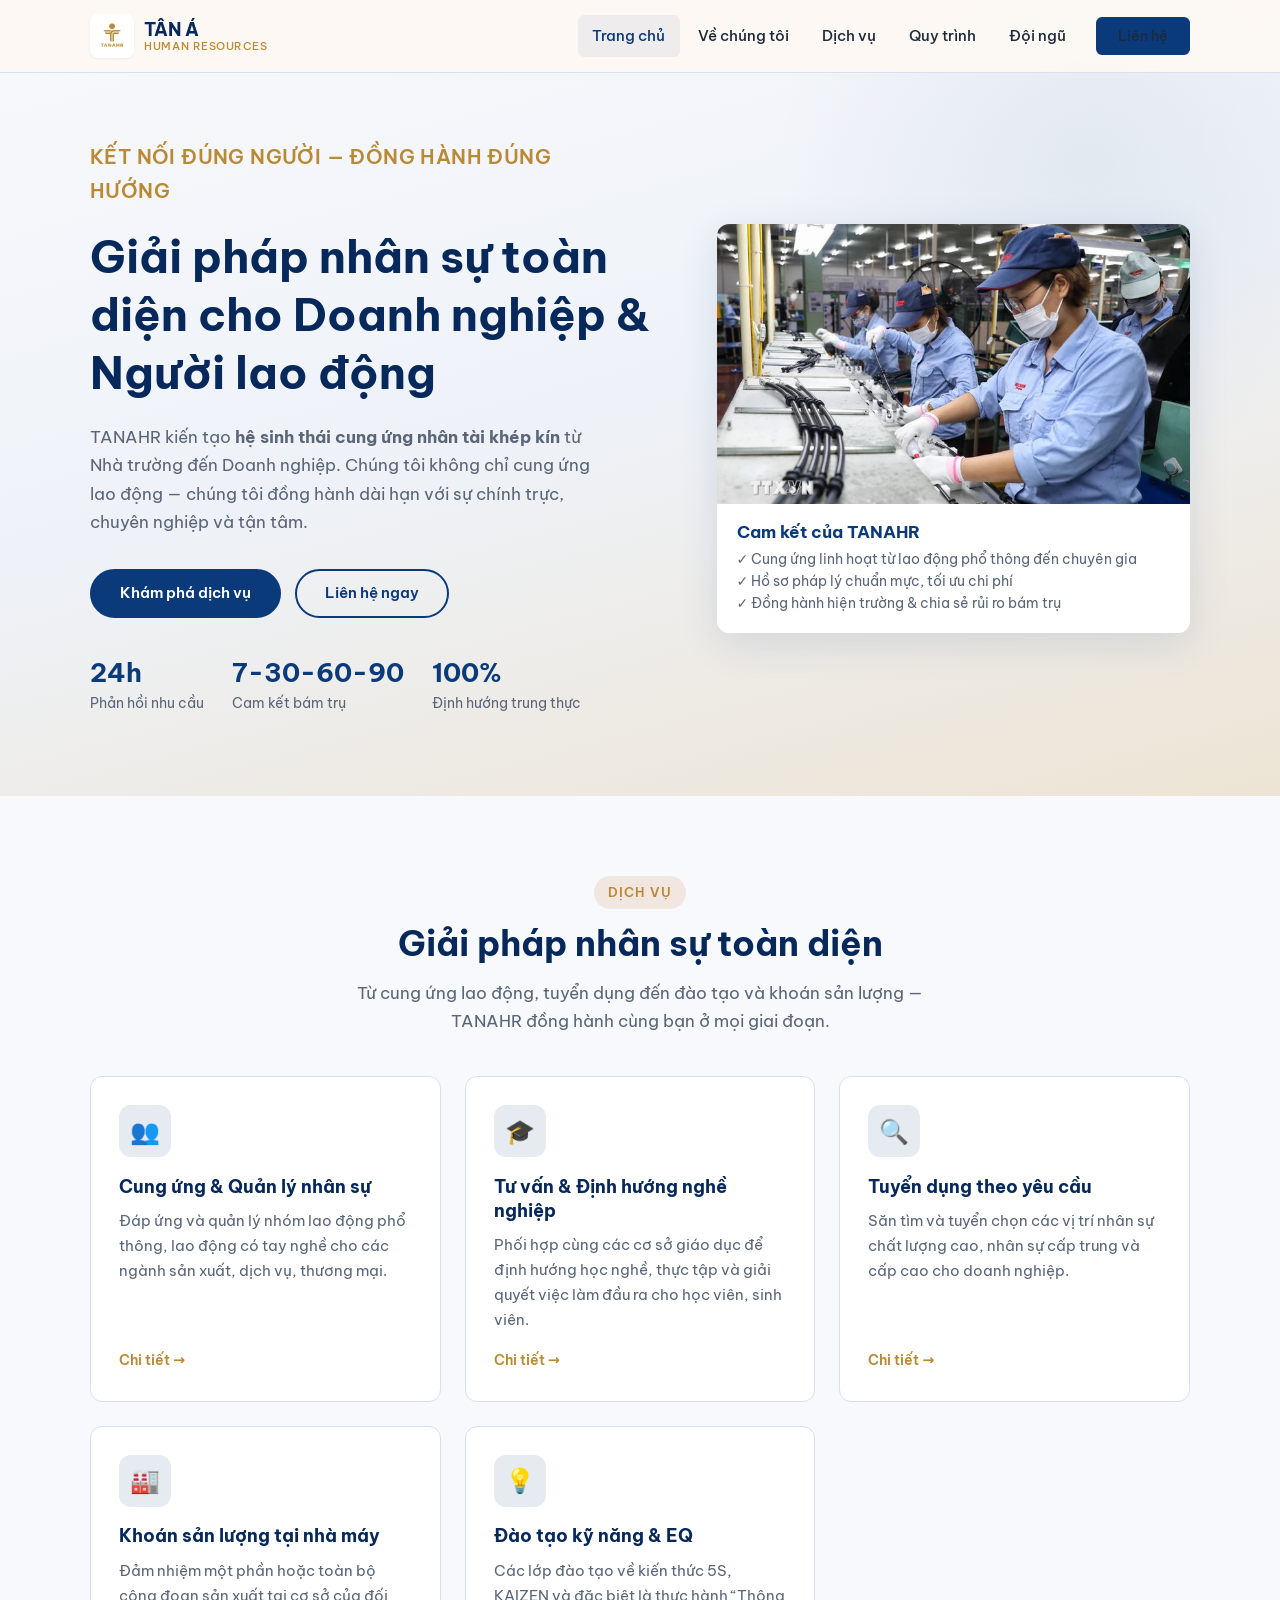
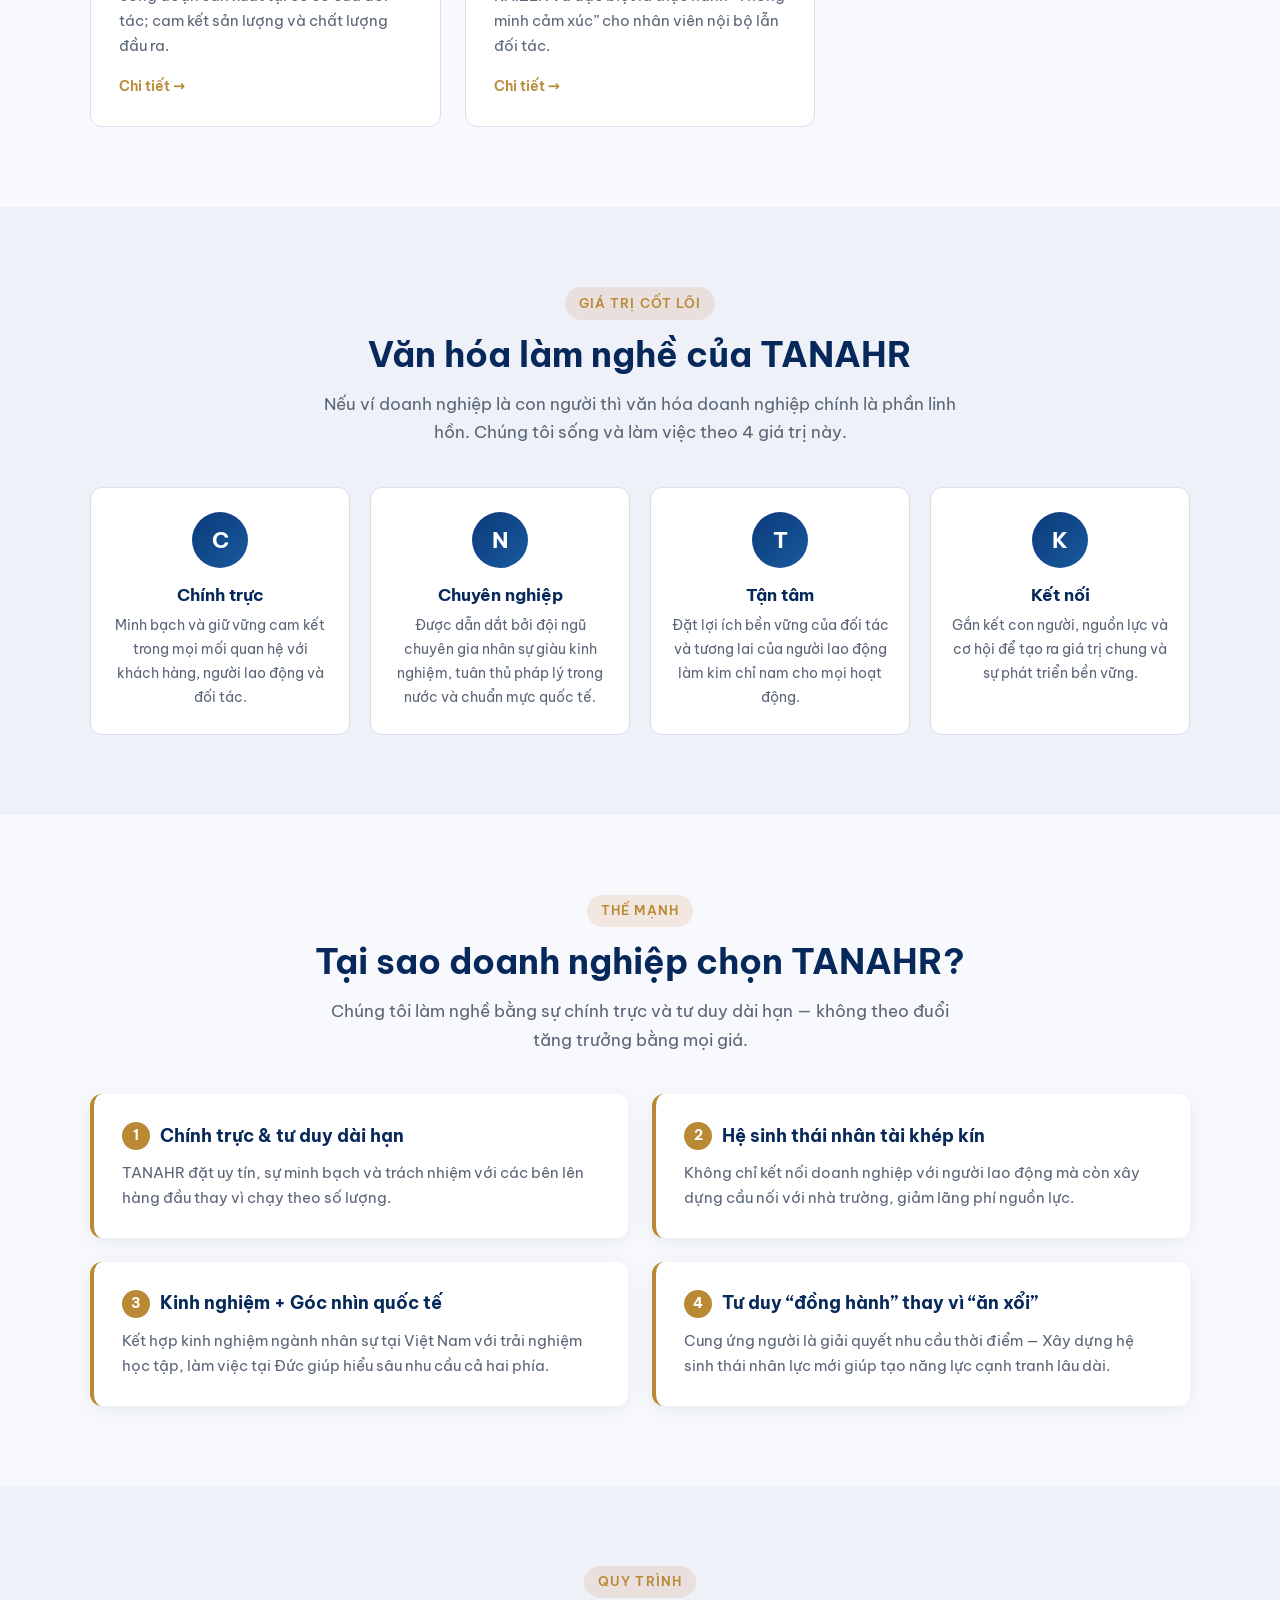
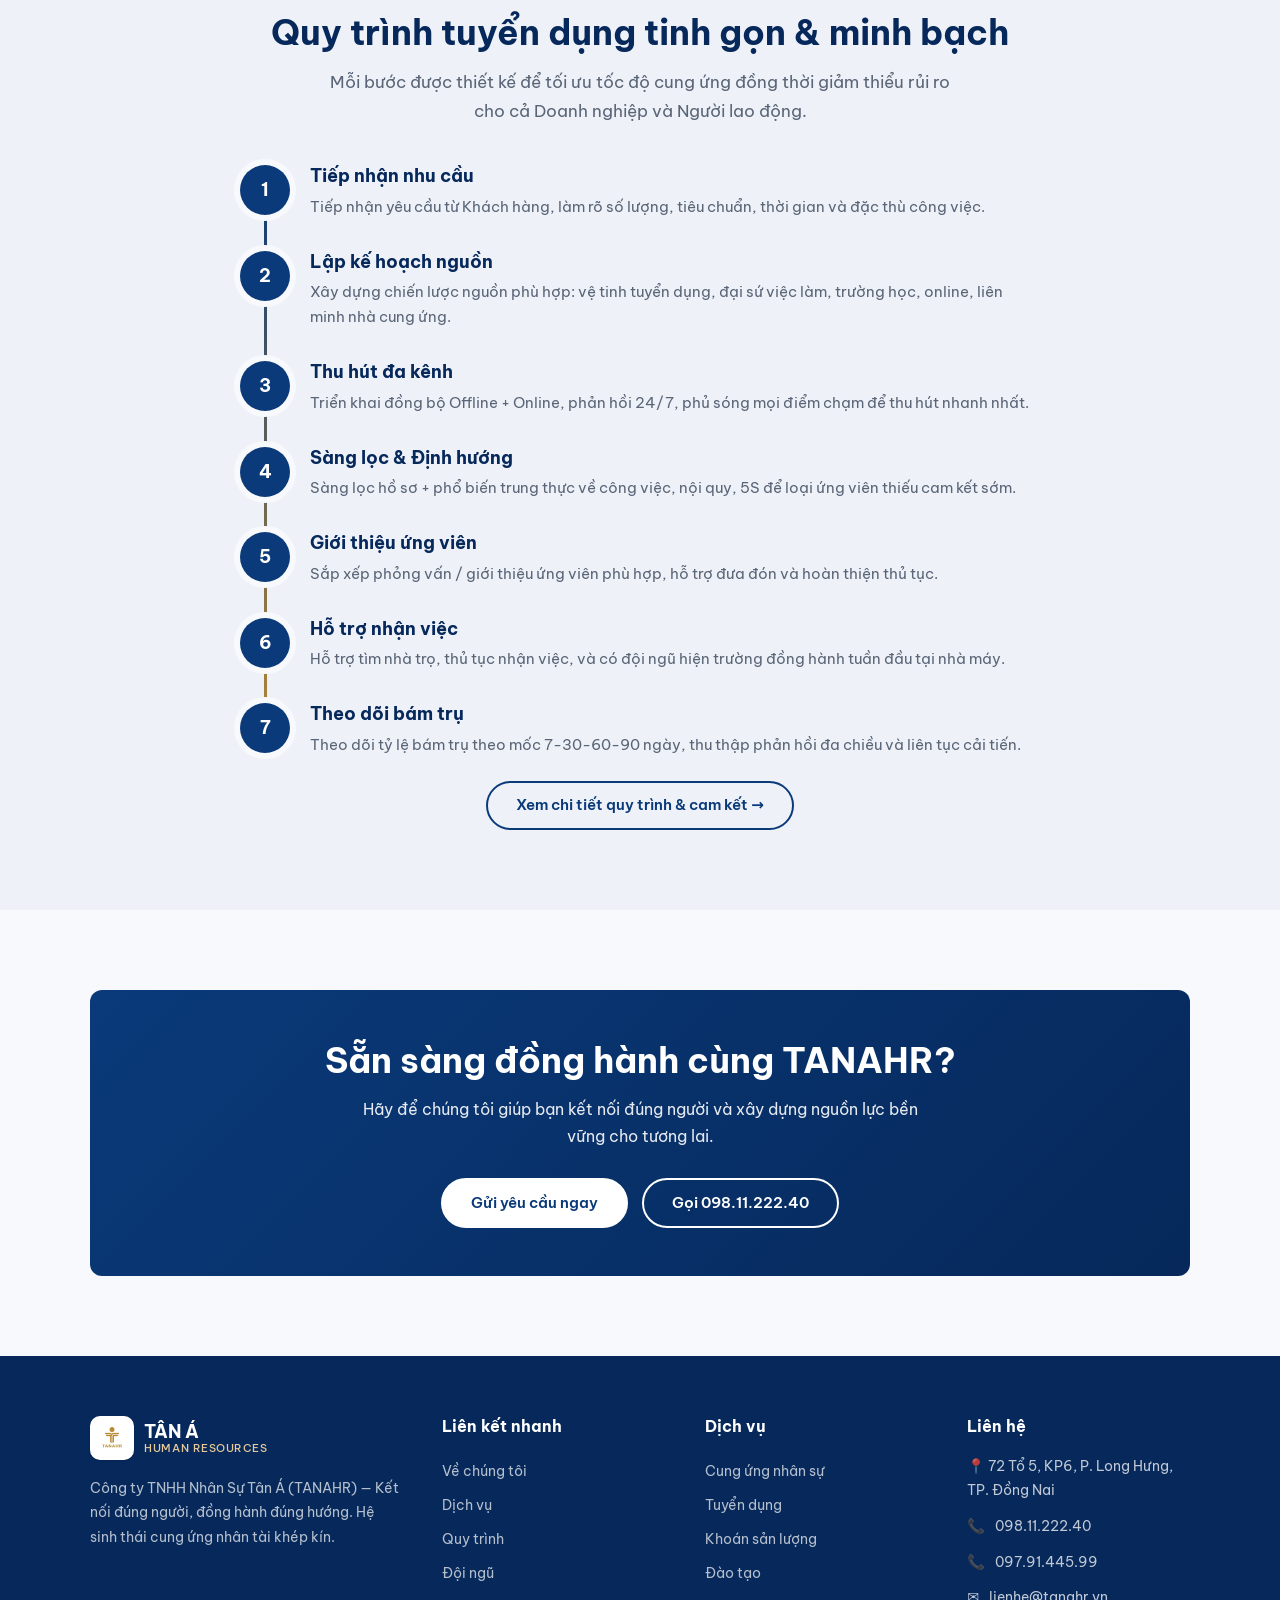
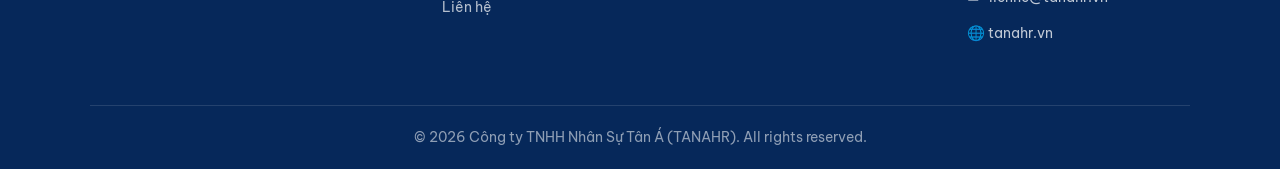
==== index.html @ 2e9246e0 "Add files via upload" ====
<!DOCTYPE html>
<html lang="vi">
<head>
  <meta charset="UTF-8">
  <meta name="viewport" content="width=device-width, initial-scale=1.0">
  <title>TANAHR - Công ty TNHH Nhân Sự Tân Á | Kết nối đúng người - Đồng hành đúng hướng</title>
  <meta name="description" content="TANAHR - Công ty TNHH Nhân Sự Tân Á chuyên cung ứng & quản lý nhân sự, tuyển dụng, đào tạo và giải pháp nhân sự toàn diện. Hệ sinh thái nhân tài khép kín từ Nhà trường đến Doanh nghiệp tại Đồng Nai & Việt Nam.">
  <meta name="keywords" content="cung ứng nhân sự, tuyển dụng lao động, quản lý nhân sự, TANAHR, Tân Á Nhân Sự, cung ứng lao động Đồng Nai, giải pháp nhân sự, đào tạo kỹ năng, khoán sản lượng nhà máy">
  <meta name="robots" content="index, follow">
  <meta name="author" content="Công ty TNHH Nhân Sự Tân Á">
  <link rel="canonical" href="https://tanahr.vn/">

  <!-- Open Graph -->
  <meta property="og:type" content="website">
  <meta property="og:url" content="https://tanahr.vn/">
  <meta property="og:title" content="TANAHR - Công ty TNHH Nhân Sự Tân Á">
  <meta property="og:description" content="Kết nối đúng người - Đồng hành đúng hướng. Giải pháp nhân sự toàn diện, hệ sinh thái cung ứng nhân tài khép kín.">
  <meta property="og:locale" content="vi_VN">
  <meta property="og:site_name" content="TANAHR">

  <!-- Twitter -->
  <meta name="twitter:card" content="summary_large_image">
  <meta name="twitter:title" content="TANAHR - Công ty TNHH Nhân Sự Tân Á">
  <meta name="twitter:description" content="Kết nối đúng người - Đồng hành đúng hướng. Giải pháp nhân sự toàn diện.">

  <!-- Fonts -->
  <link rel="preconnect" href="https://fonts.googleapis.com">
  <link rel="preconnect" href="https://fonts.gstatic.com" crossorigin>
  <link href="https://fonts.googleapis.com/css2?family=Be+Vietnam+Pro:wght@400;500;600;700&display=swap" rel="stylesheet">

  <link rel="stylesheet" href="css/style.css">
  <link rel="icon" type="image/png" href="assets/images/favicon.png">
  <link rel="apple-touch-icon" href="assets/images/logo-header.png">

  <!-- JSON-LD Structured Data -->
  <script type="application/ld+json">
  {
    "@context": "https://schema.org",
    "@type": "Organization",
    "name": "Công ty TNHH Nhân Sự Tân Á",
    "alternateName": "TANAHR",
    "url": "https://tanahr.vn",
    "logo": "https://tanahr.vn/assets/logo.jpg",
    "description": "Công ty cung cấp giải pháp nhân sự toàn diện, cung ứng & quản lý lao động, tuyển dụng, đào tạo và hệ sinh thái nhân tài khép kín.",
    "address": {
      "@type": "PostalAddress",
      "streetAddress": "72 Tổ 5, Khu phố 6, Phường Long Hưng",
      "addressLocality": "Thành phố Đồng Nai",
      "addressCountry": "VN"
    },
    "telephone": ["+84981122240", "+84979144599"],
    "email": "lienhe@tanahr.vn",
    "sameAs": []
  }
  </script>
</head>
<body>
  <!-- Header -->
  <header class="header">
    <div class="container header-inner">
      <a href="index.html" class="logo" aria-label="TANAHR - Trang chủ">
        <img src="assets/logo.jpg" alt="TANAHR - Công ty TNHH Nhân Sự Tân Á" width="48" height="48">
        <div class="logo-text">
          <span>TÂN Á</span>
          <span>HUMAN RESOURCES</span>
        </div>
      </a>

      <nav class="nav" aria-label="Menu chính">
        <a href="index.html" class="active">Trang chủ</a>
        <a href="about.html">Về chúng tôi</a>
        <a href="services.html">Dịch vụ</a>
        <a href="process.html">Quy trình</a>
        <a href="team.html">Đội ngũ</a>
        <a href="contact.html" class="btn btn-primary nav-cta" style="padding: 0.55rem 1.25rem; font-size: 0.88rem;">Liên hệ</a>
      </nav>

      <button class="hamburger" aria-label="Mở menu" aria-expanded="false">
        <span></span><span></span><span></span>
      </button>
    </div>
  </header>

  <div class="mobile-menu">
    <a href="index.html">Trang chủ</a>
    <a href="about.html">Về chúng tôi</a>
    <a href="services.html">Dịch vụ</a>
    <a href="process.html">Quy trình</a>
    <a href="team.html">Đội ngũ</a>
    <a href="contact.html">Liên hệ</a>
  </div>

  <main>
    <!-- Hero -->
    <section class="hero">
      <div class="container hero-grid">
        <div class="hero-content">
          <p class="slogan">KẾT NỐI ĐÚNG NGƯỜI — ĐỒNG HÀNH ĐÚNG HƯỚNG</p>
          <h1>Giải pháp nhân sự toàn diện cho Doanh nghiệp & Người lao động</h1>
          <p>TANAHR kiến tạo <strong>hệ sinh thái cung ứng nhân tài khép kín</strong> từ Nhà trường đến Doanh nghiệp. Chúng tôi không chỉ cung ứng lao động — chúng tôi đồng hành dài hạn với sự chính trực, chuyên nghiệp và tận tâm.</p>
          <div class="hero-btns">
            <a href="services.html" class="btn btn-primary">Khám phá dịch vụ</a>
            <a href="contact.html" class="btn btn-outline">Liên hệ ngay</a>
          </div>
          <div class="hero-stats">
            <div class="stat-item">
              <strong>24h</strong>
              <span>Phản hồi nhu cầu</span>
            </div>
            <div class="stat-item">
              <strong>7-30-60-90</strong>
              <span>Cam kết bám trụ</span>
            </div>
            <div class="stat-item">
              <strong>100%</strong>
              <span>Định hướng trung thực</span>
            </div>
          </div>
        </div>
        <div class="hero-visual">
          <div class="img-card">
            <img src="assets/images/hero-workers.jpg" alt="Đội ngũ công nhân nhà máy - TANAHR cung ứng nhân sự" loading="eager">
            <div class="img-caption">
              <h3>Cam kết của TANAHR</h3>
              <p>✓ Cung ứng linh hoạt từ lao động phổ thông đến chuyên gia<br>
              ✓ Hồ sơ pháp lý chuẩn mực, tối ưu chi phí<br>
              ✓ Đồng hành hiện trường & chia sẻ rủi ro bám trụ</p>
            </div>
          </div>
        </div>
      </div>
    </section>

    <!-- Services Preview -->
    <section class="section" id="dich-vu">
      <div class="container">
        <div class="text-center reveal">
          <span class="section-label">Dịch vụ</span>
          <h2 class="section-title">Giải pháp nhân sự toàn diện</h2>
          <p class="section-subtitle">Từ cung ứng lao động, tuyển dụng đến đào tạo và khoán sản lượng — TANAHR đồng hành cùng bạn ở mọi giai đoạn.</p>
        </div>
        <div class="services-grid">
          <article class="service-card reveal">
            <div class="service-icon">👥</div>
            <h3>Cung ứng & Quản lý nhân sự</h3>
            <p>Đáp ứng và quản lý nhóm lao động phổ thông, lao động có tay nghề cho các ngành sản xuất, dịch vụ, thương mại.</p>
            <a href="services.html#cung-ung" class="link">Chi tiết →</a>
          </article>
          <article class="service-card reveal">
            <div class="service-icon">🎓</div>
            <h3>Tư vấn & Định hướng nghề nghiệp</h3>
            <p>Phối hợp cùng các cơ sở giáo dục để định hướng học nghề, thực tập và giải quyết việc làm đầu ra cho học viên, sinh viên.</p>
            <a href="services.html#tu-van" class="link">Chi tiết →</a>
          </article>
          <article class="service-card reveal">
            <div class="service-icon">🔍</div>
            <h3>Tuyển dụng theo yêu cầu</h3>
            <p>Săn tìm và tuyển chọn các vị trí nhân sự chất lượng cao, nhân sự cấp trung và cấp cao cho doanh nghiệp.</p>
            <a href="services.html#tuyen-dung" class="link">Chi tiết →</a>
          </article>
          <article class="service-card reveal">
            <div class="service-icon">🏭</div>
            <h3>Khoán sản lượng tại nhà máy</h3>
            <p>Đảm nhiệm một phần hoặc toàn bộ công đoạn sản xuất tại cơ sở của đối tác; cam kết sản lượng và chất lượng đầu ra.</p>
            <a href="services.html#khoan-san" class="link">Chi tiết →</a>
          </article>
          <article class="service-card reveal">
            <div class="service-icon">💡</div>
            <h3>Đào tạo kỹ năng & EQ</h3>
            <p>Các lớp đào tạo về kiến thức 5S, KAIZEN và đặc biệt là thực hành “Thông minh cảm xúc” cho nhân viên nội bộ lẫn đối tác.</p>
            <a href="services.html#dao-tao" class="link">Chi tiết →</a>
          </article>
        </div>
      </div>
    </section>

    <!-- Values -->
    <section class="section section-alt">
      <div class="container">
        <div class="text-center reveal">
          <span class="section-label">Giá trị cốt lõi</span>
          <h2 class="section-title">Văn hóa làm nghề của TANAHR</h2>
          <p class="section-subtitle">Nếu ví doanh nghiệp là con người thì văn hóa doanh nghiệp chính là phần linh hồn. Chúng tôi sống và làm việc theo 4 giá trị này.</p>
        </div>
        <div class="values-grid">
          <div class="value-card reveal">
            <div class="value-icon">C</div>
            <h3>Chính trực</h3>
            <p>Minh bạch và giữ vững cam kết trong mọi mối quan hệ với khách hàng, người lao động và đối tác.</p>
          </div>
          <div class="value-card reveal">
            <div class="value-icon">N</div>
            <h3>Chuyên nghiệp</h3>
            <p>Được dẫn dắt bởi đội ngũ chuyên gia nhân sự giàu kinh nghiệm, tuân thủ pháp lý trong nước và chuẩn mực quốc tế.</p>
          </div>
          <div class="value-card reveal">
            <div class="value-icon">T</div>
            <h3>Tận tâm</h3>
            <p>Đặt lợi ích bền vững của đối tác và tương lai của người lao động làm kim chỉ nam cho mọi hoạt động.</p>
          </div>
          <div class="value-card reveal">
            <div class="value-icon">K</div>
            <h3>Kết nối</h3>
            <p>Gắn kết con người, nguồn lực và cơ hội để tạo ra giá trị chung và sự phát triển bền vững.</p>
          </div>
        </div>
      </div>
    </section>

    <!-- Why TANAHR / Strengths -->
    <section class="section">
      <div class="container">
        <div class="text-center reveal">
          <span class="section-label">Thế mạnh</span>
          <h2 class="section-title">Tại sao doanh nghiệp chọn TANAHR?</h2>
          <p class="section-subtitle">Chúng tôi làm nghề bằng sự chính trực và tư duy dài hạn — không theo đuổi tăng trưởng bằng mọi giá.</p>
        </div>
        <div class="strengths-grid">
          <div class="strength-card reveal">
            <h3><span>1</span> Chính trực & tư duy dài hạn</h3>
            <p>TANAHR đặt uy tín, sự minh bạch và trách nhiệm với các bên lên hàng đầu thay vì chạy theo số lượng.</p>
          </div>
          <div class="strength-card reveal">
            <h3><span>2</span> Hệ sinh thái nhân tài khép kín</h3>
            <p>Không chỉ kết nối doanh nghiệp với người lao động mà còn xây dựng cầu nối với nhà trường, giảm lãng phí nguồn lực.</p>
          </div>
          <div class="strength-card reveal">
            <h3><span>3</span> Kinh nghiệm + Góc nhìn quốc tế</h3>
            <p>Kết hợp kinh nghiệm ngành nhân sự tại Việt Nam với trải nghiệm học tập, làm việc tại Đức giúp hiểu sâu nhu cầu cả hai phía.</p>
          </div>
          <div class="strength-card reveal">
            <h3><span>4</span> Tư duy “đồng hành” thay vì “ăn xổi”</h3>
            <p>Cung ứng người là giải quyết nhu cầu thời điểm — Xây dựng hệ sinh thái nhân lực mới giúp tạo năng lực cạnh tranh lâu dài.</p>
          </div>
        </div>
      </div>
    </section>

    <!-- Process Teaser -->
    <section class="section section-alt">
      <div class="container">
        <div class="text-center reveal">
          <span class="section-label">Quy trình</span>
          <h2 class="section-title">Quy trình tuyển dụng tinh gọn & minh bạch</h2>
          <p class="section-subtitle">Mỗi bước được thiết kế để tối ưu tốc độ cung ứng đồng thời giảm thiểu rủi ro cho cả Doanh nghiệp và Người lao động.</p>
        </div>
        <div class="process-timeline reveal">
          <div class="process-step">
            <div class="process-num">1</div>
            <h3>Tiếp nhận nhu cầu</h3>
            <p>Tiếp nhận yêu cầu từ Khách hàng, làm rõ số lượng, tiêu chuẩn, thời gian và đặc thù công việc.</p>
          </div>
          <div class="process-step">
            <div class="process-num">2</div>
            <h3>Lập kế hoạch nguồn</h3>
            <p>Xây dựng chiến lược nguồn phù hợp: vệ tinh tuyển dụng, đại sứ việc làm, trường học, online, liên minh nhà cung ứng.</p>
          </div>
          <div class="process-step">
            <div class="process-num">3</div>
            <h3>Thu hút đa kênh</h3>
            <p>Triển khai đồng bộ Offline + Online, phản hồi 24/7, phủ sóng mọi điểm chạm để thu hút nhanh nhất.</p>
          </div>
          <div class="process-step">
            <div class="process-num">4</div>
            <h3>Sàng lọc & Định hướng</h3>
            <p>Sàng lọc hồ sơ + phổ biến trung thực về công việc, nội quy, 5S để loại ứng viên thiếu cam kết sớm.</p>
          </div>
          <div class="process-step">
            <div class="process-num">5</div>
            <h3>Giới thiệu ứng viên</h3>
            <p>Sắp xếp phỏng vấn / giới thiệu ứng viên phù hợp, hỗ trợ đưa đón và hoàn thiện thủ tục.</p>
          </div>
          <div class="process-step">
            <div class="process-num">6</div>
            <h3>Hỗ trợ nhận việc</h3>
            <p>Hỗ trợ tìm nhà trọ, thủ tục nhận việc, và có đội ngũ hiện trường đồng hành tuần đầu tại nhà máy.</p>
          </div>
          <div class="process-step">
            <div class="process-num">7</div>
            <h3>Theo dõi bám trụ</h3>
            <p>Theo dõi tỷ lệ bám trụ theo mốc 7-30-60-90 ngày, thu thập phản hồi đa chiều và liên tục cải tiến.</p>
          </div>
        </div>
        <div class="text-center mt-3">
          <a href="process.html" class="btn btn-outline">Xem chi tiết quy trình & cam kết →</a>
        </div>
      </div>
    </section>

    <!-- CTA Banner -->
    <section class="section">
      <div class="container">
        <div class="cta-banner reveal">
          <h2>Sẵn sàng đồng hành cùng TANAHR?</h2>
          <p>Hãy để chúng tôi giúp bạn kết nối đúng người và xây dựng nguồn lực bền vững cho tương lai.</p>
          <div class="cta-btns">
            <a href="contact.html" class="btn btn-white">Gửi yêu cầu ngay</a>
            <a href="tel:0981122240" class="btn btn-outline" style="border-color:white;color:white;">Gọi 098.11.222.40</a>
          </div>
        </div>
      </div>
    </section>
  </main>

  <!-- Footer -->
  <footer class="footer">
    <div class="container">
      <div class="footer-grid">
        <div class="footer-brand">
          <a href="index.html" class="logo">
            <img src="assets/logo.jpg" alt="TANAHR" width="44" height="44">
            <div class="logo-text">
              <span>TÂN Á</span>
              <span>HUMAN RESOURCES</span>
            </div>
          </a>
          <p>Công ty TNHH Nhân Sự Tân Á (TANAHR) — Kết nối đúng người, đồng hành đúng hướng. Hệ sinh thái cung ứng nhân tài khép kín.</p>
        </div>
        <div>
          <h4>Liên kết nhanh</h4>
          <div class="footer-links">
            <a href="about.html">Về chúng tôi</a>
            <a href="services.html">Dịch vụ</a>
            <a href="process.html">Quy trình</a>
            <a href="team.html">Đội ngũ</a>
            <a href="contact.html">Liên hệ</a>
          </div>
        </div>
        <div>
          <h4>Dịch vụ</h4>
          <div class="footer-links">
            <a href="services.html#cung-ung">Cung ứng nhân sự</a>
            <a href="services.html#tuyen-dung">Tuyển dụng</a>
            <a href="services.html#khoan-san">Khoán sản lượng</a>
            <a href="services.html#dao-tao">Đào tạo</a>
          </div>
        </div>
        <div>
          <h4>Liên hệ</h4>
          <ul class="footer-contact">
            <li>📍 72 Tổ 5, KP6, P. Long Hưng, TP. Đồng Nai</li>
            <li>📞 <a href="tel:0981122240" style="color:inherit;">098.11.222.40</a></li>
            <li>📞 <a href="tel:0979144599" style="color:inherit;">097.91.445.99</a></li>
            <li>✉️ <a href="mailto:lienhe@tanahr.vn" style="color:inherit;">lienhe@tanahr.vn</a></li>
            <li>🌐 tanahr.vn</li>
          </ul>
        </div>
      </div>
      <div class="footer-bottom">
        © 2026 Công ty TNHH Nhân Sự Tân Á (TANAHR). All rights reserved.
      </div>
    </div>
  </footer>

  <script src="js/main.js"></script>
</body>
</html>
---- css/style.css ----
/* ========================================
   TANAHR - Công ty TNHH Nhân Sự Tân Á
   Website Stylesheet - Responsive & SEO
   ======================================== */

:root {
  --primary: #0A3A7A;
  --primary-dark: #06285A;
  --primary-light: #1A5A9E;
  --accent: #B98934;
  --accent-hover: #9A7229;
  --bg: #F8F9FC;
  --bg-alt: #EEF2F8;
  --white: #FFFFFF;
  --text: #1E2A3A;
  --text-light: #5A6577;
  --border: #D8E0EC;
  --shadow: 0 4px 20px rgba(10, 58, 122, 0.08);
  --shadow-lg: 0 10px 40px rgba(10, 58, 122, 0.12);
  --radius: 12px;
  --radius-sm: 8px;
  --transition: all 0.3s ease;
  --font: 'Be Vietnam Pro', 'Inter', system-ui, -apple-system, sans-serif;
  --container: 1140px;
}

*, *::before, *::after {
  box-sizing: border-box;
  margin: 0;
  padding: 0;
}

html {
  scroll-behavior: smooth;
  font-size: 16px;
}

body {
  font-family: var(--font);
  background: var(--bg);
  color: var(--text);
  line-height: 1.7;
  overflow-x: hidden;
}

img {
  max-width: 100%;
  height: auto;
  display: block;
}

a {
  color: var(--primary);
  text-decoration: none;
  transition: var(--transition);
}

a:hover {
  color: var(--accent);
}

ul, ol {
  list-style: none;
}

.container {
  width: 100%;
  max-width: var(--container);
  margin: 0 auto;
  padding: 0 20px;
}

/* ========== TYPOGRAPHY ========== */
h1, h2, h3, h4, h5, h6 {
  font-weight: 700;
  line-height: 1.3;
  color: var(--primary-dark);
}

h1 { font-size: clamp(1.8rem, 4vw, 2.8rem); }
h2 { font-size: clamp(1.5rem, 3vw, 2.2rem); margin-bottom: 1rem; }
h3 { font-size: clamp(1.2rem, 2.5vw, 1.5rem); }
h4 { font-size: 1.15rem; }

p {
  margin-bottom: 1rem;
  color: var(--text-light);
}

.section-title {
  text-align: center;
  margin-bottom: 0.75rem;
}

.section-subtitle {
  text-align: center;
  max-width: 640px;
  margin: 0 auto 2.5rem;
  color: var(--text-light);
  font-size: 1.05rem;
}

.section-label {
  display: inline-block;
  background: rgba(196, 92, 38, 0.12);
  color: var(--accent);
  font-size: 0.8rem;
  font-weight: 600;
  letter-spacing: 0.08em;
  text-transform: uppercase;
  padding: 0.35rem 0.9rem;
  border-radius: 50px;
  margin-bottom: 0.75rem;
}

/* ========== BUTTONS ========== */
.btn {
  display: inline-flex;
  align-items: center;
  justify-content: center;
  gap: 0.5rem;
  padding: 0.85rem 1.75rem;
  font-family: var(--font);
  font-size: 0.95rem;
  font-weight: 600;
  border-radius: 50px;
  border: 2px solid transparent;
  cursor: pointer;
  transition: var(--transition);
  text-decoration: none;
  line-height: 1.2;
}

.btn-primary {
  background: var(--primary);
  color: var(--white);
  border-color: var(--primary);
}

.btn-primary:hover {
  background: var(--primary-dark);
  border-color: var(--primary-dark);
  color: var(--white);
  transform: translateY(-2px);
  box-shadow: var(--shadow);
}

.btn-accent {
  background: var(--accent);
  color: var(--white);
  border-color: var(--accent);
}

.btn-accent:hover {
  background: var(--accent-hover);
  border-color: var(--accent-hover);
  color: var(--white);
  transform: translateY(-2px);
}

.btn-outline {
  background: transparent;
  color: var(--primary);
  border-color: var(--primary);
}

.btn-outline:hover {
  background: var(--primary);
  color: var(--white);
}

.btn-white {
  background: var(--white);
  color: var(--primary);
  border-color: var(--white);
}

.btn-white:hover {
  background: transparent;
  color: var(--white);
  border-color: var(--white);
}

/* ========== HEADER ========== */
.header {
  position: fixed;
  top: 0;
  left: 0;
  right: 0;
  z-index: 1000;
  background: rgba(253, 248, 243, 0.95);
  backdrop-filter: blur(12px);
  border-bottom: 1px solid var(--border);
  transition: var(--transition);
}

.header.scrolled {
  box-shadow: var(--shadow);
}

.header-inner {
  display: flex;
  align-items: center;
  justify-content: space-between;
  height: 72px;
}

.logo {
  display: flex;
  align-items: center;
  gap: 0.65rem;
  font-weight: 700;
  font-size: 1.25rem;
  color: var(--primary-dark);
  text-decoration: none;
}

.logo img {
  height: 48px;
  width: 48px;
  object-fit: contain;
  border-radius: 10px;
  background: #fff;
  flex-shrink: 0;
  box-shadow: 0 1px 3px rgba(0,0,0,0.06);
}

.logo-text {
  display: flex;
  flex-direction: column;
  line-height: 1.15;
}

.logo-text span:first-child {
  font-size: 1.15rem;
  color: var(--primary-dark);
  font-weight: 700;
}

.logo-text span:last-child {
  font-size: 0.68rem;
  font-weight: 500;
  color: var(--accent);
  letter-spacing: 0.05em;
  text-transform: uppercase;
}

.footer .logo img {
  background: #fff;
  padding: 3px;
  border-radius: 10px;
}

.footer-brand .logo-text span:first-child {
  color: #fff;
}

.footer-brand .logo-text span:last-child {
  color: #E8C99A;
}

.nav {
  display: flex;
  align-items: center;
  gap: 0.25rem;
}

.nav a {
  padding: 0.5rem 0.9rem;
  font-size: 0.92rem;
  font-weight: 500;
  color: var(--text);
  border-radius: 6px;
}

.nav a:hover,
.nav a.active {
  color: var(--primary);
  background: rgba(10, 58, 122, 0.06);
}

.nav-cta {
  margin-left: 0.75rem;
}

.hamburger {
  display: none;
  flex-direction: column;
  gap: 5px;
  background: none;
  border: none;
  cursor: pointer;
  padding: 8px;
}

.hamburger span {
  display: block;
  width: 24px;
  height: 2.5px;
  background: var(--primary-dark);
  border-radius: 2px;
  transition: var(--transition);
}

/* Mobile Menu */
.mobile-menu {
  display: none;
  position: fixed;
  top: 72px;
  left: 0;
  right: 0;
  background: var(--white);
  border-bottom: 1px solid var(--border);
  padding: 1rem 0;
  box-shadow: var(--shadow-lg);
  z-index: 999;
}

.mobile-menu.open {
  display: block;
}

.mobile-menu a {
  display: block;
  padding: 0.85rem 1.5rem;
  font-weight: 500;
  color: var(--text);
  border-bottom: 1px solid var(--border);
}

.mobile-menu a:last-child {
  border-bottom: none;
}

.mobile-menu a:hover {
  background: var(--bg-alt);
  color: var(--primary);
}

/* ========== HERO ========== */
.hero {
  padding: 140px 0 80px;
  background: linear-gradient(165deg, var(--bg) 0%, var(--bg-alt) 50%, #EDE4D4 100%);
  position: relative;
  overflow: hidden;
}

.hero::before {
  content: '';
  position: absolute;
  top: -20%;
  right: -10%;
  width: 50%;
  height: 80%;
  background: radial-gradient(circle, rgba(10, 58, 122, 0.06) 0%, transparent 70%);
  pointer-events: none;
}

.hero-grid {
  display: grid;
  grid-template-columns: 1.1fr 0.9fr;
  gap: 3rem;
  align-items: center;
}

.hero-content h1 {
  margin-bottom: 1.25rem;
  color: var(--primary-dark);
}

.hero-content .slogan {
  font-size: clamp(1.05rem, 2.2vw, 1.25rem);
  font-weight: 600;
  color: var(--accent);
  margin-bottom: 1.25rem;
  letter-spacing: 0.02em;
}

.hero-content p {
  font-size: 1.05rem;
  margin-bottom: 2rem;
  max-width: 520px;
}

.hero-btns {
  display: flex;
  flex-wrap: wrap;
  gap: 0.85rem;
  margin-bottom: 2.5rem;
}

.hero-stats {
  display: flex;
  flex-wrap: wrap;
  gap: 1.75rem;
}

.stat-item {
  text-align: left;
}

.stat-item strong {
  display: block;
  font-size: 1.6rem;
  font-weight: 700;
  color: var(--primary);
  line-height: 1.2;
}

.stat-item span {
  font-size: 0.85rem;
  color: var(--text-light);
}

.hero-visual {
  position: relative;
}

.hero-card {
  background: var(--white);
  border-radius: var(--radius);
  padding: 1.75rem;
  box-shadow: var(--shadow-lg);
  border: 1px solid var(--border);
}

.hero-card h3 {
  font-size: 1.1rem;
  margin-bottom: 1rem;
  color: var(--primary);
}

.hero-card ul {
  display: flex;
  flex-direction: column;
  gap: 0.7rem;
}

.hero-card li {
  display: flex;
  align-items: flex-start;
  gap: 0.65rem;
  font-size: 0.92rem;
  color: var(--text);
}

.hero-card li::before {
  content: '✓';
  flex-shrink: 0;
  width: 22px;
  height: 22px;
  background: rgba(10, 58, 122, 0.1);
  color: var(--primary);
  border-radius: 50%;
  display: flex;
  align-items: center;
  justify-content: center;
  font-size: 0.75rem;
  font-weight: 700;
}

/* ========== SECTIONS ========== */
.section {
  padding: 80px 0;
}

.section-alt {
  background: var(--bg-alt);
}

.section-dark {
  background: var(--primary);
  color: var(--white);
}

.section-dark h2,
.section-dark h3,
.section-dark .section-title {
  color: var(--white);
}

.section-dark p,
.section-dark .section-subtitle {
  color: rgba(255, 255, 255, 0.85);
}

/* ========== SERVICES ========== */
.services-grid {
  display: grid;
  grid-template-columns: repeat(auto-fit, minmax(280px, 1fr));
  gap: 1.5rem;
}

.service-card {
  background: var(--white);
  border-radius: var(--radius);
  padding: 1.75rem;
  border: 1px solid var(--border);
  transition: var(--transition);
  height: 100%;
  display: flex;
  flex-direction: column;
}

.service-card:hover {
  transform: translateY(-6px);
  box-shadow: var(--shadow-lg);
  border-color: transparent;
}

.service-icon {
  width: 52px;
  height: 52px;
  background: rgba(10, 58, 122, 0.1);
  color: var(--primary);
  border-radius: 12px;
  display: flex;
  align-items: center;
  justify-content: center;
  font-size: 1.5rem;
  margin-bottom: 1.1rem;
}

.service-card h3 {
  margin-bottom: 0.6rem;
  font-size: 1.15rem;
}

.service-card p {
  font-size: 0.92rem;
  flex-grow: 1;
  margin-bottom: 1rem;
}

.service-card .link {
  font-weight: 600;
  font-size: 0.9rem;
  color: var(--accent);
  display: inline-flex;
  align-items: center;
  gap: 0.3rem;
}

.service-card .link:hover {
  gap: 0.5rem;
}

/* ========== VALUES ========== */
.values-grid {
  display: grid;
  grid-template-columns: repeat(4, 1fr);
  gap: 1.25rem;
}

.value-card {
  background: var(--white);
  border-radius: var(--radius);
  padding: 1.5rem 1.25rem;
  text-align: center;
  border: 1px solid var(--border);
  transition: var(--transition);
}

.value-card:hover {
  border-color: var(--primary);
  box-shadow: var(--shadow);
}

.value-icon {
  width: 56px;
  height: 56px;
  margin: 0 auto 1rem;
  background: linear-gradient(135deg, var(--primary), var(--primary-light));
  color: white;
  border-radius: 50%;
  display: flex;
  align-items: center;
  justify-content: center;
  font-size: 1.4rem;
  font-weight: 700;
}

.value-card h3 {
  font-size: 1.05rem;
  margin-bottom: 0.5rem;
}

.value-card p {
  font-size: 0.88rem;
  margin-bottom: 0;
}

/* ========== PROCESS ========== */
.process-timeline {
  position: relative;
  max-width: 800px;
  margin: 0 auto;
}

.process-timeline::before {
  content: '';
  position: absolute;
  left: 24px;
  top: 0;
  bottom: 0;
  width: 3px;
  background: linear-gradient(to bottom, var(--primary), var(--accent));
  border-radius: 2px;
}

.process-step {
  position: relative;
  padding-left: 70px;
  margin-bottom: 2rem;
}

.process-step:last-child {
  margin-bottom: 0;
}

.process-num {
  position: absolute;
  left: 0;
  top: 0;
  width: 50px;
  height: 50px;
  background: var(--primary);
  color: white;
  border-radius: 50%;
  display: flex;
  align-items: center;
  justify-content: center;
  font-weight: 700;
  font-size: 1.1rem;
  box-shadow: 0 0 0 6px var(--bg);
  z-index: 1;
}

.process-step h3 {
  font-size: 1.1rem;
  margin-bottom: 0.35rem;
}

.process-step p {
  font-size: 0.92rem;
  margin-bottom: 0;
}

/* ========== STRENGTHS ========== */
.strengths-grid {
  display: grid;
  grid-template-columns: repeat(2, 1fr);
  gap: 1.5rem;
}

.strength-card {
  background: var(--white);
  border-radius: var(--radius);
  padding: 1.75rem;
  border-left: 4px solid var(--accent);
  box-shadow: var(--shadow);
}

.strength-card h3 {
  font-size: 1.1rem;
  margin-bottom: 0.6rem;
  display: flex;
  align-items: center;
  gap: 0.6rem;
}

.strength-card h3 span {
  width: 28px;
  height: 28px;
  background: var(--accent);
  color: white;
  border-radius: 50%;
  display: inline-flex;
  align-items: center;
  justify-content: center;
  font-size: 0.85rem;
  flex-shrink: 0;
}

.strength-card p {
  font-size: 0.92rem;
  margin-bottom: 0;
}

/* ========== TEAM ========== */
.team-grid {
  display: grid;
  grid-template-columns: repeat(3, 1fr);
  gap: 1.75rem;
}

.team-card {
  background: var(--white);
  border-radius: var(--radius);
  overflow: hidden;
  border: 1px solid var(--border);
  text-align: center;
  transition: var(--transition);
}

.team-card:hover {
  transform: translateY(-5px);
  box-shadow: var(--shadow-lg);
}

.team-avatar {
  height: 160px;
  background: linear-gradient(135deg, var(--primary), var(--primary-light));
  display: flex;
  align-items: center;
  justify-content: center;
  color: white;
  font-size: 3rem;
  font-weight: 700;
}

.team-info {
  padding: 1.5rem 1.25rem;
}

.team-info h3 {
  font-size: 1.15rem;
  margin-bottom: 0.25rem;
}

.team-role {
  color: var(--accent);
  font-weight: 600;
  font-size: 0.9rem;
  margin-bottom: 0.75rem;
}

.team-info p {
  font-size: 0.88rem;
  margin-bottom: 0;
}

/* ========== CTA BANNER ========== */
.cta-banner {
  background: linear-gradient(135deg, var(--primary) 0%, var(--primary-dark) 100%);
  border-radius: var(--radius);
  padding: 3rem 2rem;
  text-align: center;
  color: white;
}

.cta-banner h2 {
  color: white;
  margin-bottom: 0.75rem;
}

.cta-banner p {
  color: rgba(255,255,255,0.9);
  max-width: 560px;
  margin: 0 auto 1.75rem;
}

.cta-btns {
  display: flex;
  flex-wrap: wrap;
  justify-content: center;
  gap: 0.85rem;
}

/* ========== CONTACT ========== */
.contact-grid {
  display: grid;
  grid-template-columns: 1fr 1.1fr;
  gap: 2.5rem;
  align-items: start;
}

.contact-info h3 {
  margin-bottom: 1.25rem;
}

.contact-item {
  display: flex;
  gap: 1rem;
  margin-bottom: 1.25rem;
}

.contact-item .icon {
  width: 44px;
  height: 44px;
  background: rgba(10, 58, 122, 0.1);
  color: var(--primary);
  border-radius: 10px;
  display: flex;
  align-items: center;
  justify-content: center;
  font-size: 1.2rem;
  flex-shrink: 0;
}

.contact-item strong {
  display: block;
  font-size: 0.9rem;
  margin-bottom: 0.15rem;
  color: var(--primary-dark);
}

.contact-item p, .contact-item a {
  font-size: 0.95rem;
  color: var(--text-light);
  margin: 0;
}

.contact-item a:hover {
  color: var(--accent);
}

.contact-form {
  background: var(--white);
  padding: 2rem;
  border-radius: var(--radius);
  border: 1px solid var(--border);
  box-shadow: var(--shadow);
}

.form-group {
  margin-bottom: 1.15rem;
}

.form-group label {
  display: block;
  font-size: 0.88rem;
  font-weight: 600;
  margin-bottom: 0.4rem;
  color: var(--primary-dark);
}

.form-group input,
.form-group select,
.form-group textarea {
  width: 100%;
  padding: 0.75rem 1rem;
  border: 1px solid var(--border);
  border-radius: var(--radius-sm);
  font-family: var(--font);
  font-size: 0.95rem;
  background: var(--bg);
  transition: var(--transition);
  color: var(--text);
}

.form-group input:focus,
.form-group select:focus,
.form-group textarea:focus {
  outline: none;
  border-color: var(--primary);
  box-shadow: 0 0 0 3px rgba(10, 58, 122, 0.12);
}

.form-group textarea {
  min-height: 120px;
  resize: vertical;
}

.form-row {
  display: grid;
  grid-template-columns: 1fr 1fr;
  gap: 1rem;
}

/* ========== FOOTER ========== */
.footer {
  background: var(--primary-dark);
  color: rgba(255,255,255,0.85);
  padding: 60px 0 0;
}

.footer-grid {
  display: grid;
  grid-template-columns: 1.4fr 1fr 1fr 1fr;
  gap: 2.5rem;
  margin-bottom: 3rem;
}

.footer-brand .logo {
  color: white;
  margin-bottom: 1rem;
}

.footer-brand .logo-text span:first-child {
  color: white;
}

.footer-brand p {
  font-size: 0.9rem;
  color: rgba(255,255,255,0.7);
  margin-bottom: 1.25rem;
}

.footer h4 {
  color: white;
  font-size: 1rem;
  margin-bottom: 1.1rem;
}

.footer-links a {
  display: block;
  color: rgba(255,255,255,0.7);
  font-size: 0.9rem;
  padding: 0.3rem 0;
}

.footer-links a:hover {
  color: white;
  padding-left: 4px;
}

.footer-contact li {
  display: flex;
  gap: 0.6rem;
  margin-bottom: 0.7rem;
  font-size: 0.9rem;
  color: rgba(255,255,255,0.75);
}

.footer-bottom {
  border-top: 1px solid rgba(255,255,255,0.12);
  padding: 1.25rem 0;
  text-align: center;
  font-size: 0.85rem;
  color: rgba(255,255,255,0.55);
}

/* ========== ABOUT PAGE SPECIFICS ========== */
.page-hero {
  padding: 130px 0 60px;
  background: linear-gradient(165deg, var(--bg) 0%, var(--bg-alt) 100%);
  text-align: center;
}

.page-hero h1 {
  margin-bottom: 0.75rem;
}

.breadcrumb {
  font-size: 0.9rem;
  color: var(--text-light);
  margin-bottom: 1rem;
}

.breadcrumb a {
  color: var(--primary);
}

.mission-grid {
  display: grid;
  grid-template-columns: repeat(3, 1fr);
  gap: 1.5rem;
}

.mission-card {
  background: var(--white);
  border-radius: var(--radius);
  padding: 1.75rem;
  border: 1px solid var(--border);
  height: 100%;
}

.mission-card h3 {
  font-size: 1.1rem;
  margin-bottom: 0.75rem;
  color: var(--primary);
  display: flex;
  align-items: center;
  gap: 0.5rem;
}

.mission-card h3 span {
  font-size: 1.3rem;
}

/* ========== RESPONSIVE ========== */
@media (max-width: 992px) {
  .hero-grid {
    grid-template-columns: 1fr;
    gap: 2.5rem;
  }

  .hero-visual {
    order: -1;
    max-width: 420px;
    margin: 0 auto;
  }

  .values-grid {
    grid-template-columns: repeat(2, 1fr);
  }

  .team-grid {
    grid-template-columns: 1fr 1fr;
  }

  .footer-grid {
    grid-template-columns: 1fr 1fr;
  }

  .mission-grid {
    grid-template-columns: 1fr;
  }

  .contact-grid {
    grid-template-columns: 1fr;
  }
}

@media (max-width: 768px) {
  .nav {
    display: none;
  }

  .hamburger {
    display: flex;
  }

  .header-inner {
    height: 64px;
  }

  .hero {
    padding: 110px 0 60px;
  }

  .section {
    padding: 60px 0;
  }

  .values-grid {
    grid-template-columns: 1fr;
  }

  .strengths-grid {
    grid-template-columns: 1fr;
  }

  .team-grid {
    grid-template-columns: 1fr;
  }

  .footer-grid {
    grid-template-columns: 1fr;
    gap: 2rem;
  }

  .form-row {
    grid-template-columns: 1fr;
  }

  .process-timeline::before {
    left: 18px;
  }

  .process-num {
    width: 38px;
    height: 38px;
    font-size: 0.95rem;
  }

  .process-step {
    padding-left: 55px;
  }

  .hero-btns {
    flex-direction: column;
  }

  .hero-btns .btn {
    width: 100%;
  }
}

@media (max-width: 480px) {
  .container {
    padding: 0 16px;
  }

  .service-card,
  .contact-form {
    padding: 1.35rem;
  }

  .cta-banner {
    padding: 2rem 1.25rem;
  }
}

/* ========== UTILITIES ========== */
.text-center { text-align: center; }
.mt-1 { margin-top: 0.5rem; }
.mt-2 { margin-top: 1rem; }
.mt-3 { margin-top: 1.5rem; }
.mb-0 { margin-bottom: 0; }
.mb-2 { margin-bottom: 1rem; }
.mb-3 { margin-bottom: 1.5rem; }

/* Smooth reveal animation */
.reveal {
  opacity: 0;
  transform: translateY(24px);
  transition: opacity 0.6s ease, transform 0.6s ease;
}

.reveal.visible {
  opacity: 1;
  transform: translateY(0);
}


/* ========== IMAGE CARDS ========== */
.img-card {
  background: var(--white);
  border-radius: var(--radius);
  overflow: hidden;
  border: 1px solid var(--border);
  box-shadow: var(--shadow);
  height: 100%;
  display: flex;
  flex-direction: column;
}

.img-card img {
  width: 100%;
  height: 220px;
  object-fit: cover;
  display: block;
}

.img-card .img-caption {
  padding: 1.1rem 1.25rem;
}

.img-card .img-caption h3 {
  font-size: 1.05rem;
  margin-bottom: 0.4rem;
  color: var(--primary);
}

.img-card .img-caption p {
  font-size: 0.88rem;
  margin-bottom: 0;
  line-height: 1.55;
}

.service-detail {
  display: grid;
  grid-template-columns: 1fr 1fr;
  gap: 2.5rem;
  align-items: center;
  margin-bottom: 4.5rem;
}

.service-detail.reverse {
  direction: rtl;
}

.service-detail.reverse > * {
  direction: ltr;
}

.service-detail-content h2 {
  margin-bottom: 0.75rem;
}

.service-detail-content p {
  margin-bottom: 1rem;
}

.service-check-list {
  margin: 1rem 0 1.5rem;
}

.service-check-list li {
  padding: 0.35rem 0;
  display: flex;
  gap: 0.6rem;
  align-items: flex-start;
  font-size: 0.95rem;
  color: var(--text);
}

.service-check-list li span {
  color: var(--accent);
  font-weight: 700;
  flex-shrink: 0;
}

@media (max-width: 768px) {
  .service-detail,
  .service-detail.reverse {
    grid-template-columns: 1fr;
    gap: 1.5rem;
    margin-bottom: 3.5rem;
    direction: ltr;
  }
  .img-card img {
    height: 200px;
  }
}

/* Hero image enhancement */
.hero-visual .img-card {
  border: none;
  box-shadow: var(--shadow-lg);
}

.hero-visual .img-card img {
  height: 280px;
}

@media (max-width: 992px) {
  .hero-visual .img-card img {
    height: 220px;
  }
}

/* Official Logo */
.logo img {
  height: 44px;
  width: auto;
  border-radius: 8px;
  object-fit: contain;
  background: #fff;
}

.footer .logo img {
  background: #fff;
  padding: 3px;
}
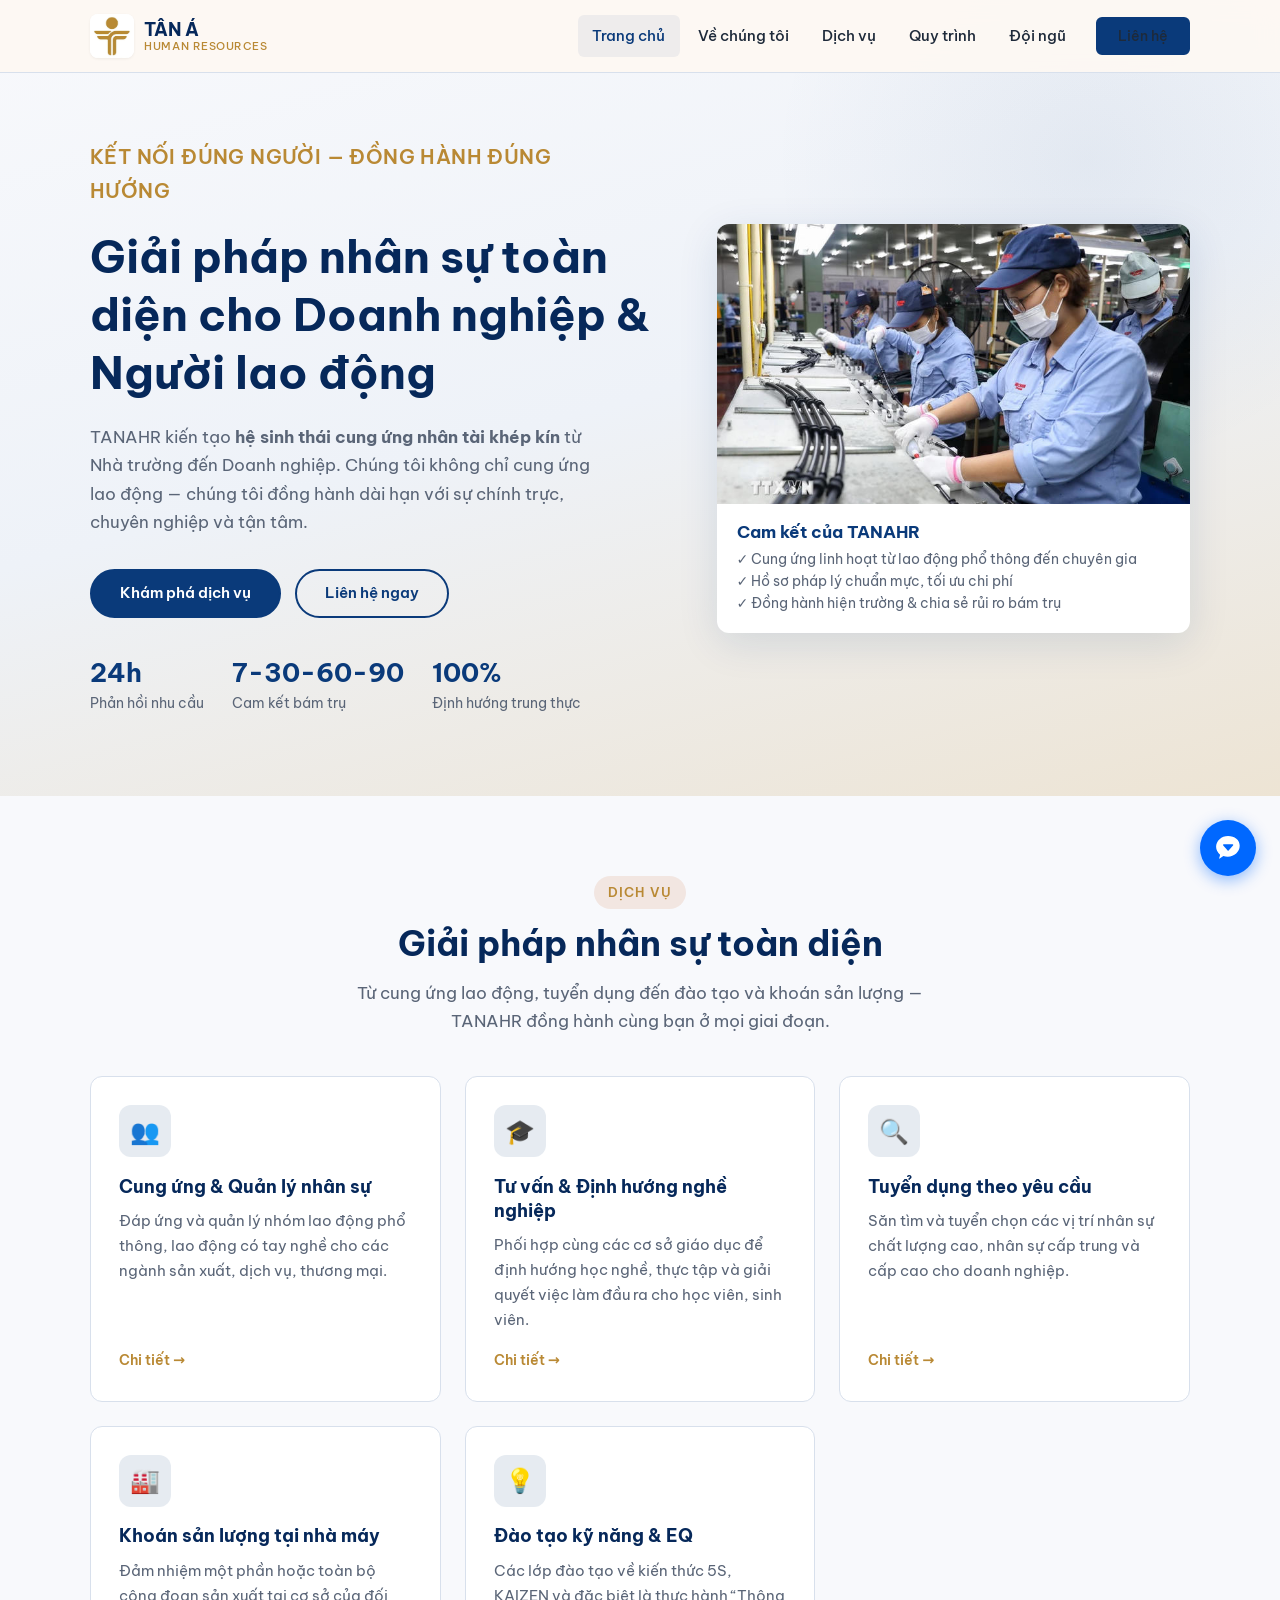
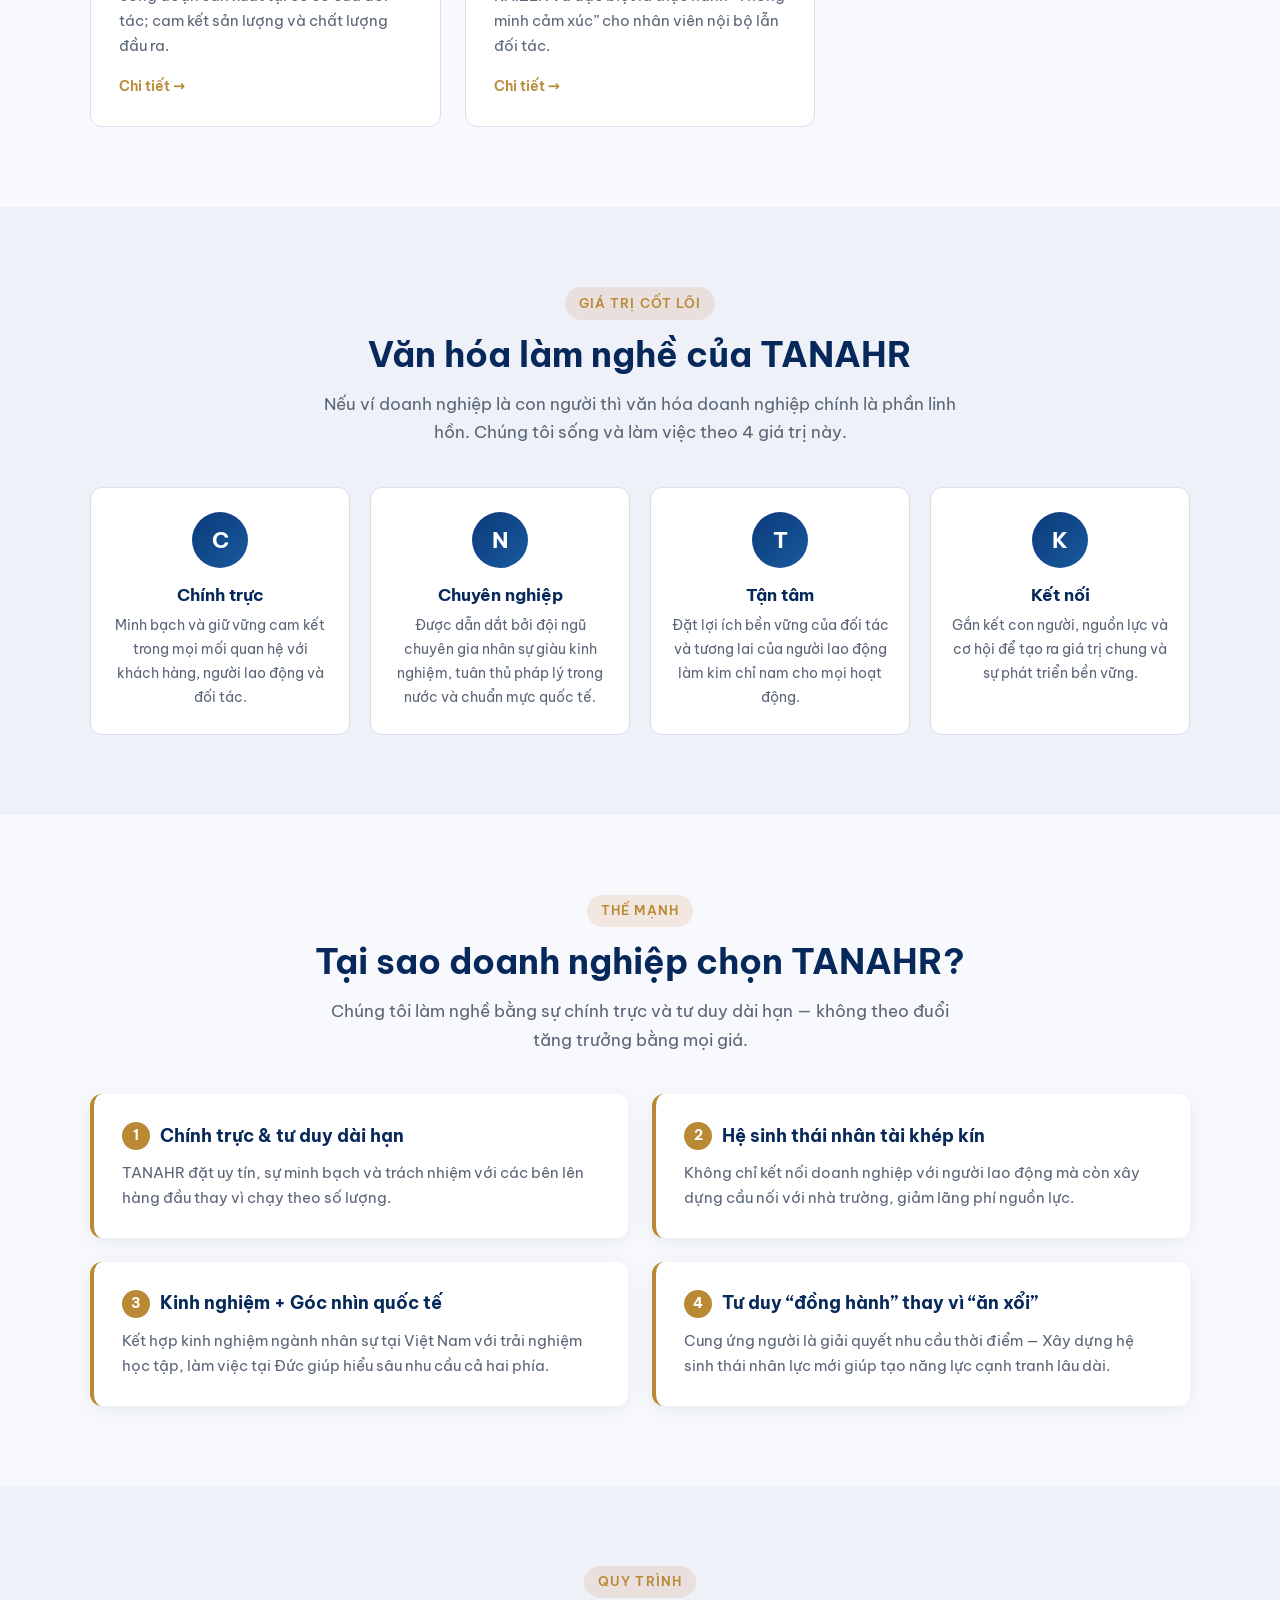
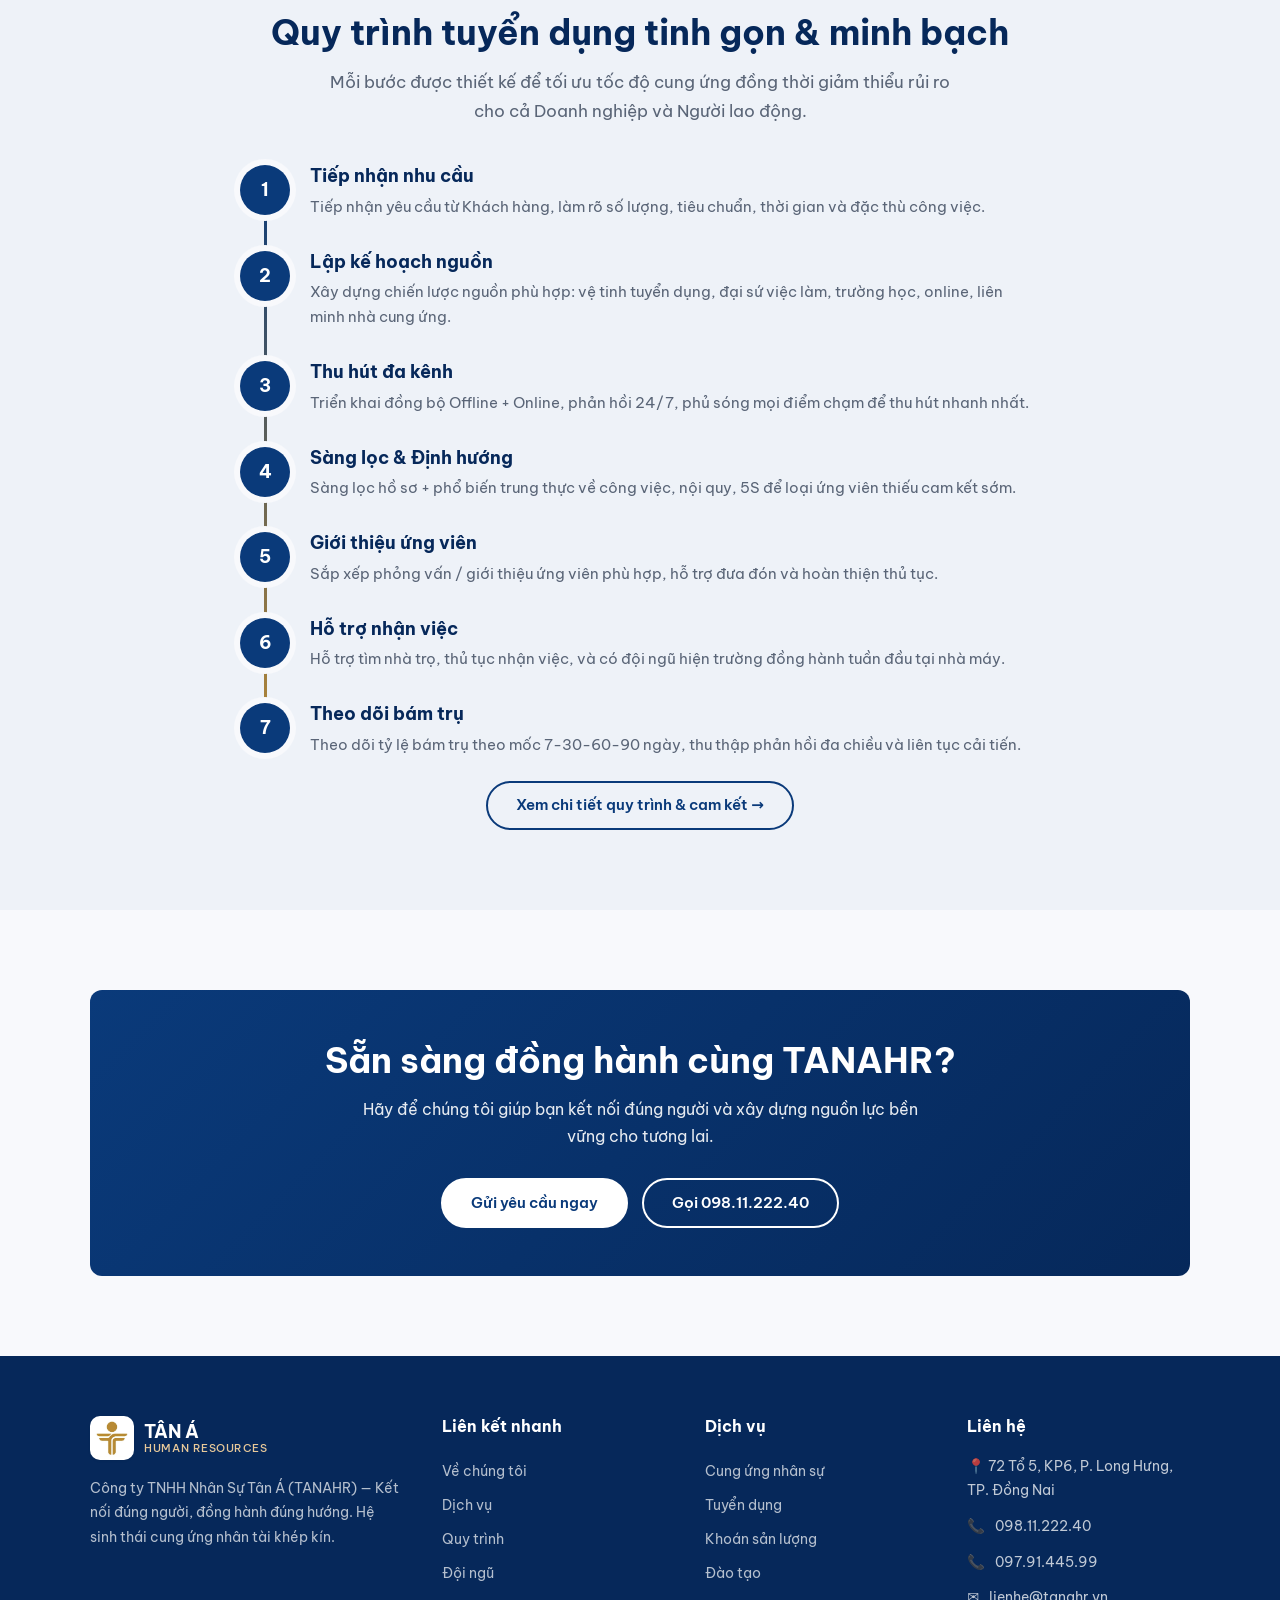
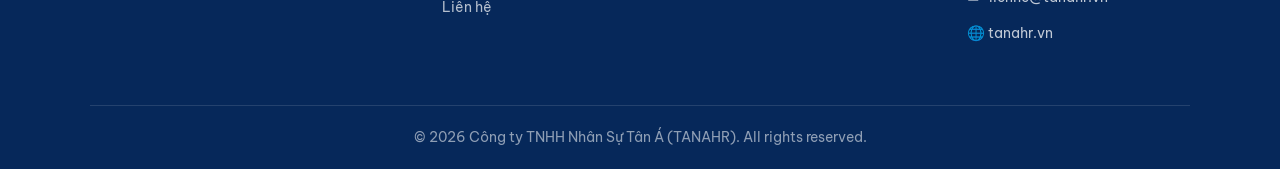
==== commit 4899846e: "Add files via upload" ====
--- a/index.html
+++ b/index.html
@@ -353,5 +353,15 @@
   </footer>
 
   <script src="js/main.js"></script>
+
+  <!-- Floating Zalo Button -->
+  <a href="https://zalo.me/0981122240" class="zalo-float" target="_blank" rel="noopener noreferrer" aria-label="Chat Zalo với TANAHR - 098.11.222.40">
+    <span class="zalo-tooltip">Chat Zalo ngay</span>
+    <svg viewBox="0 0 50 50" xmlns="http://www.w3.org/2000/svg" aria-hidden="true">
+      <path fill="#fff" d="M25.1 7.2C15.4 7.2 7.5 14.4 7.5 23.3c0 4.6 2.3 8.7 5.9 11.5-.2 1.4-1.3 4.7-1.4 5.2-.1.8.3.9.8.5.8-.5 4.6-3 5.4-3.6 2 .5 4.2.8 6.4.8 9.7 0 17.6-7.2 17.6-16.1S34.8 7.2 25.1 7.2z"/>
+      <path fill="#0068FF" d="M18.2 19.5h13.6c.5 0 .9.4.9.9v.3c0 .3-.1.5-.3.7l-6.5 7.3c-.2.2-.3.3-.5.3h-.4c-.2 0-.4-.1-.5-.3l-6.5-7.3c-.2-.2-.3-.4-.3-.7v-.3c0-.5.4-.9.9-.9z"/>
+    </svg>
+  </a>
+
 </body>
 </html>
--- a/css/style.css
+++ b/css/style.css
@@ -1235,3 +1235,77 @@
   background: #fff;
   padding: 3px;
 }
+
+/* ========== Floating Zalo Button ========== */
+.zalo-float {
+  position: fixed;
+  bottom: 24px;
+  right: 24px;
+  z-index: 9999;
+  width: 56px;
+  height: 56px;
+  background: #0068FF;
+  border-radius: 50%;
+  display: flex;
+  align-items: center;
+  justify-content: center;
+  box-shadow: 0 4px 16px rgba(0, 104, 255, 0.45);
+  transition: transform 0.25s ease, box-shadow 0.25s ease;
+  text-decoration: none;
+  overflow: hidden;
+}
+
+.zalo-float:hover {
+  transform: scale(1.1);
+  box-shadow: 0 6px 24px rgba(0, 104, 255, 0.55);
+}
+
+.zalo-float svg {
+  width: 34px;
+  height: 34px;
+}
+
+.zalo-float .zalo-tooltip {
+  position: absolute;
+  right: 68px;
+  background: #1a1a1a;
+  color: #fff;
+  padding: 8px 14px;
+  border-radius: 8px;
+  font-size: 13px;
+  font-weight: 500;
+  white-space: nowrap;
+  opacity: 0;
+  visibility: hidden;
+  transform: translateX(8px);
+  transition: all 0.25s ease;
+  pointer-events: none;
+}
+
+.zalo-float .zalo-tooltip::after {
+  content: '';
+  position: absolute;
+  right: -6px;
+  top: 50%;
+  transform: translateY(-50%);
+  border: 6px solid transparent;
+  border-left-color: #1a1a1a;
+}
+
+.zalo-float:hover .zalo-tooltip {
+  opacity: 1;
+  visibility: visible;
+  transform: translateX(0);
+}
+
+@media (max-width: 576px) {
+  .zalo-float {
+    bottom: 18px;
+    right: 18px;
+    width: 52px;
+    height: 52px;
+  }
+  .zalo-float .zalo-tooltip {
+    display: none;
+  }
+}
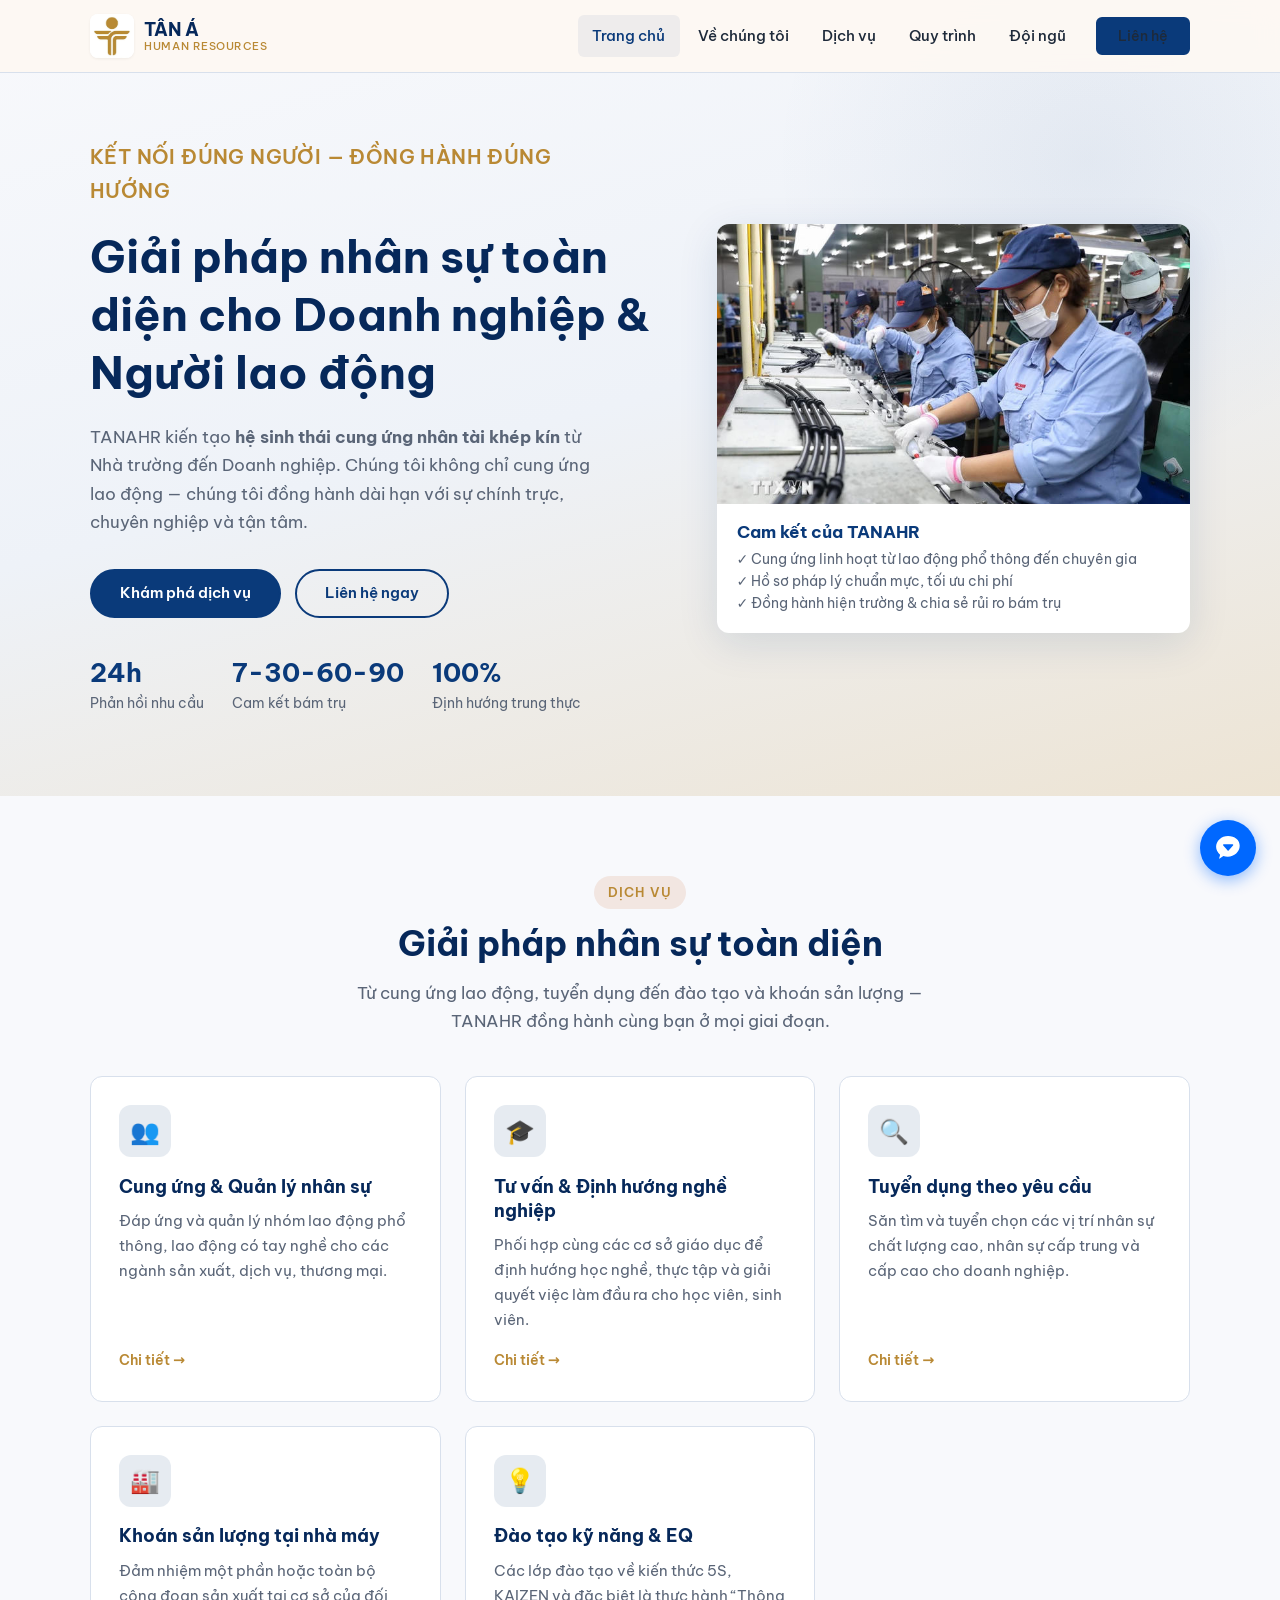
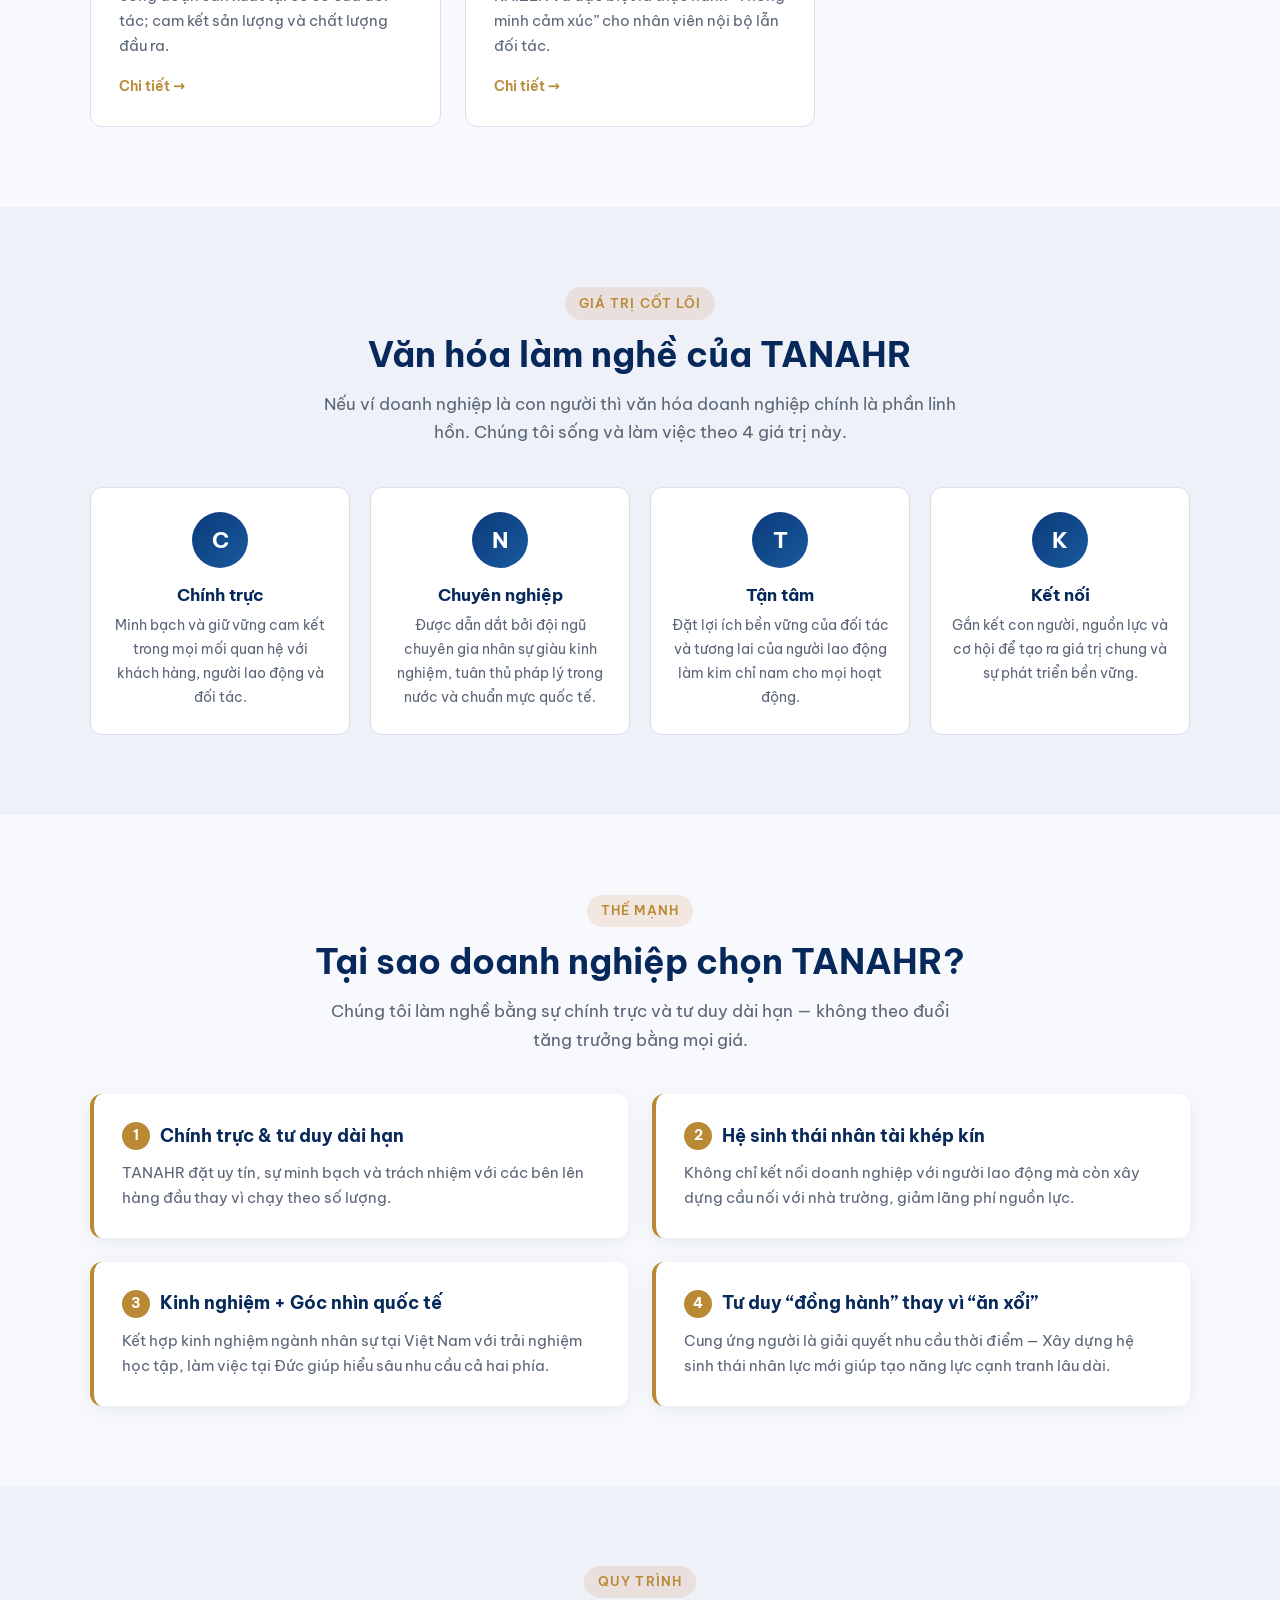
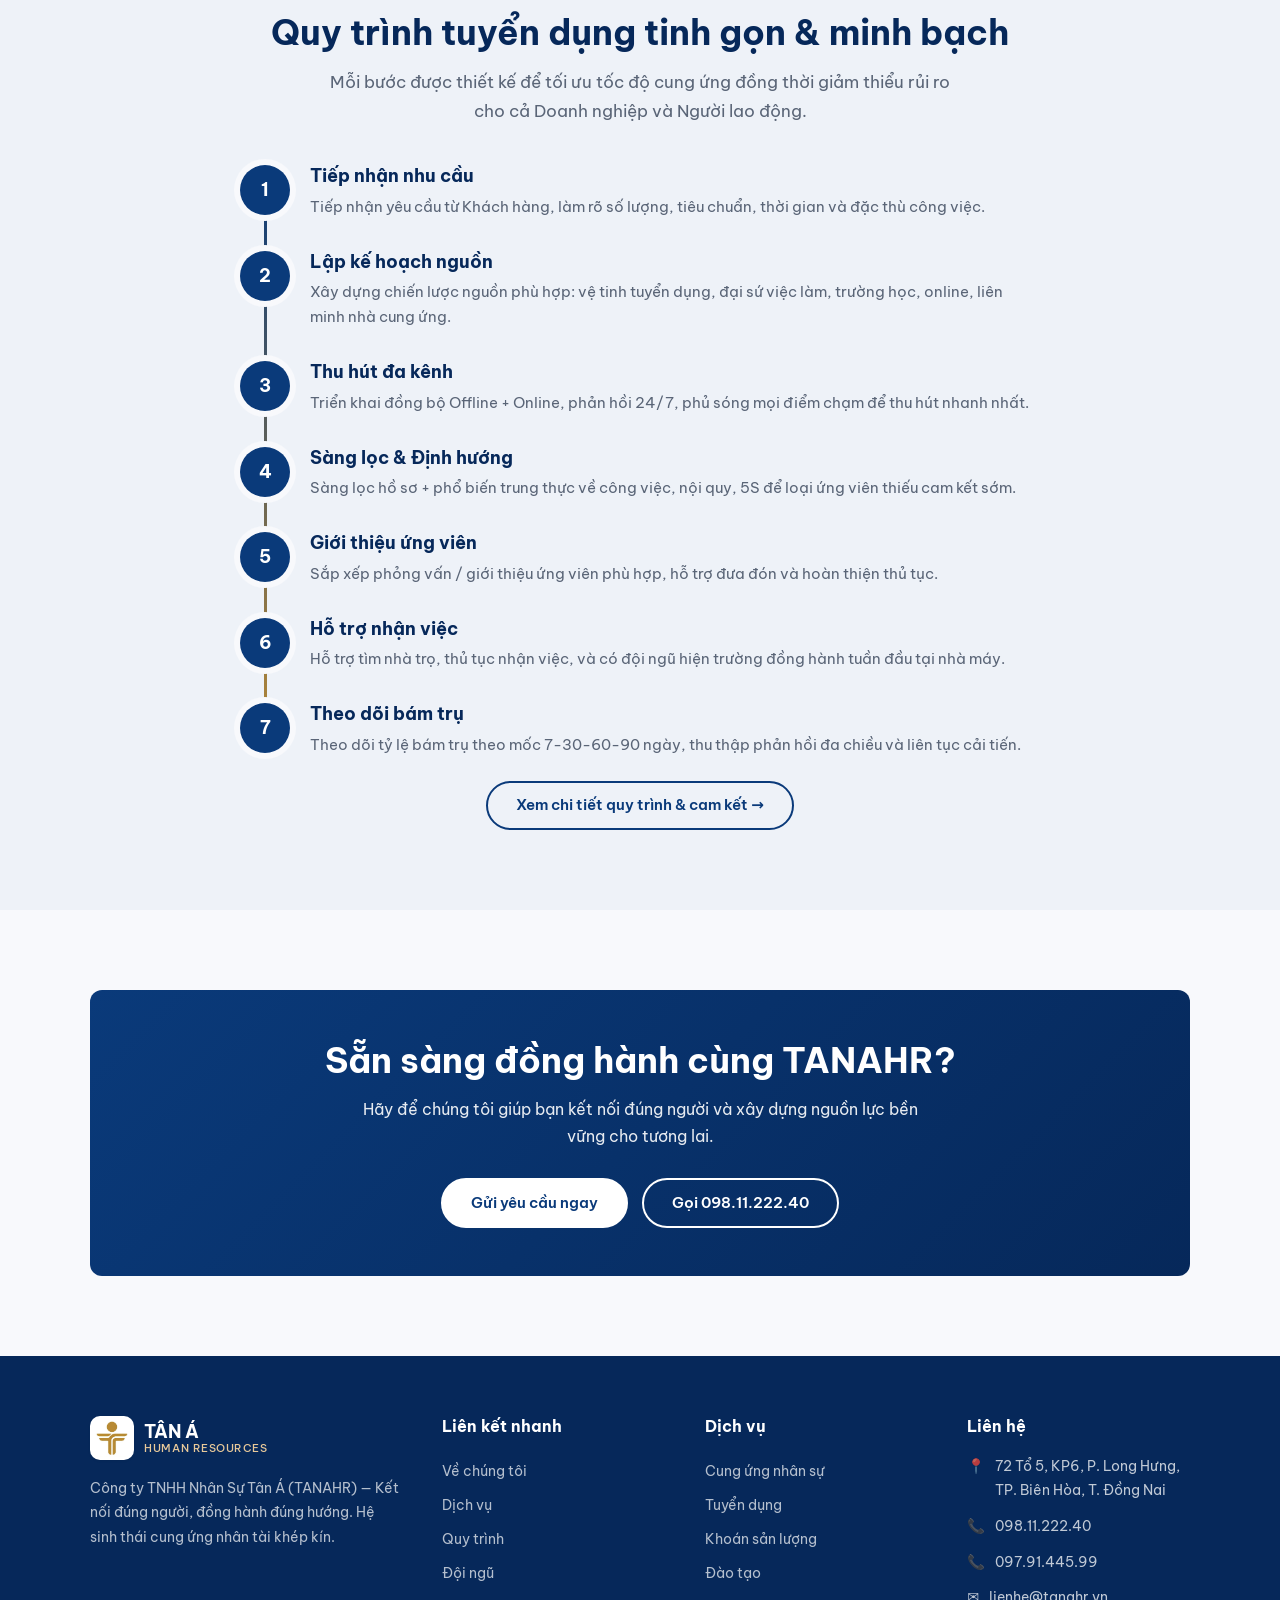
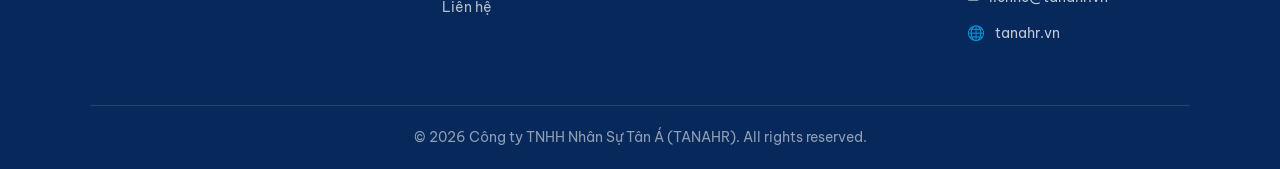
==== commit 2b6b6db1: "Update index.html" ====
--- a/index.html
+++ b/index.html
@@ -338,11 +338,11 @@
         <div>
           <h4>Liên hệ</h4>
           <ul class="footer-contact">
-            <li>📍 72 Tổ 5, KP6, P. Long Hưng, TP. Đồng Nai</li>
+            <li>📍 <a href="https://maps.app.goo.gl/nmRCYNgb7JTEfvhy9" target="_blank" rel="noopener noreferrer" style="color:inherit; text-decoration:none;">72 Tổ 5, KP6, P. Long Hưng, TP. Biên Hòa, T. Đồng Nai</a></li>
             <li>📞 <a href="tel:0981122240" style="color:inherit;">098.11.222.40</a></li>
             <li>📞 <a href="tel:0979144599" style="color:inherit;">097.91.445.99</a></li>
             <li>✉️ <a href="mailto:lienhe@tanahr.vn" style="color:inherit;">lienhe@tanahr.vn</a></li>
-            <li>🌐 tanahr.vn</li>
+            <li>🌐 <a href="https://tanahr.vn" style="color:inherit; text-decoration:none;">tanahr.vn</a></li>
           </ul>
         </div>
       </div>
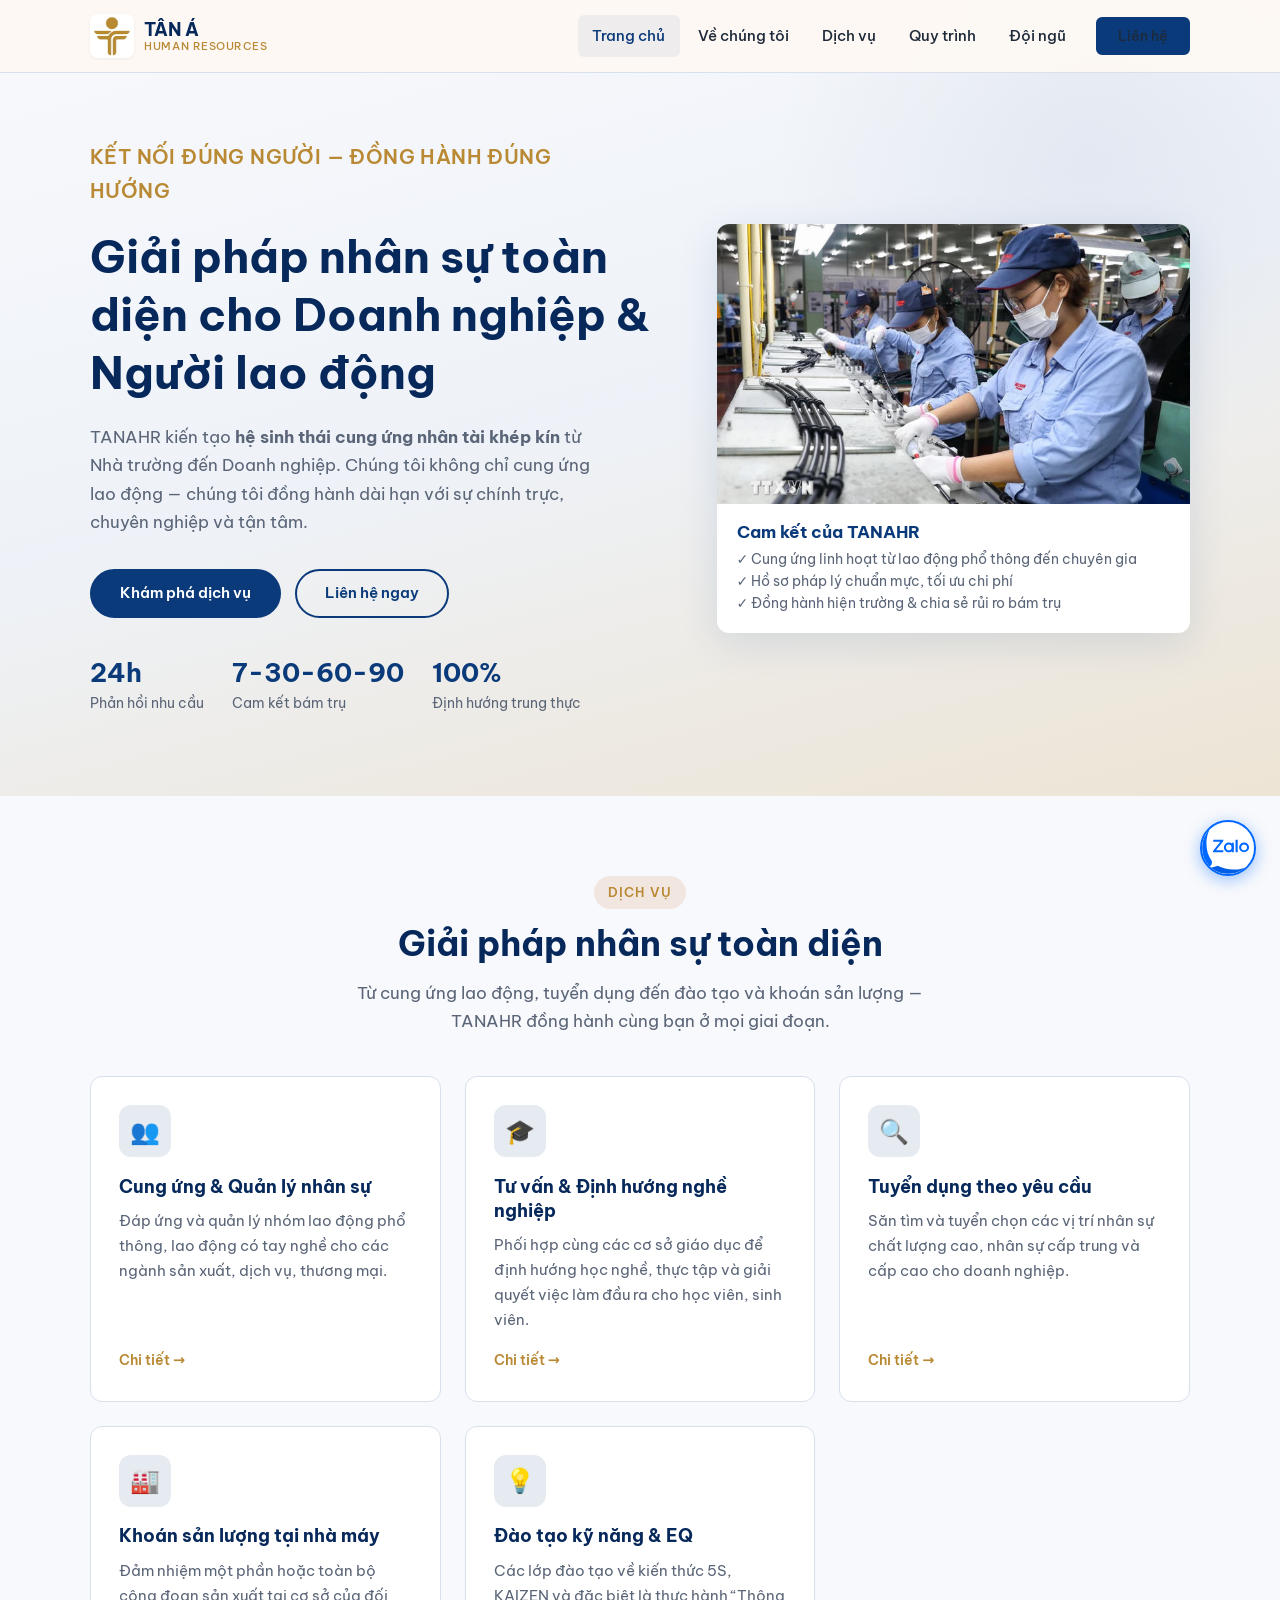
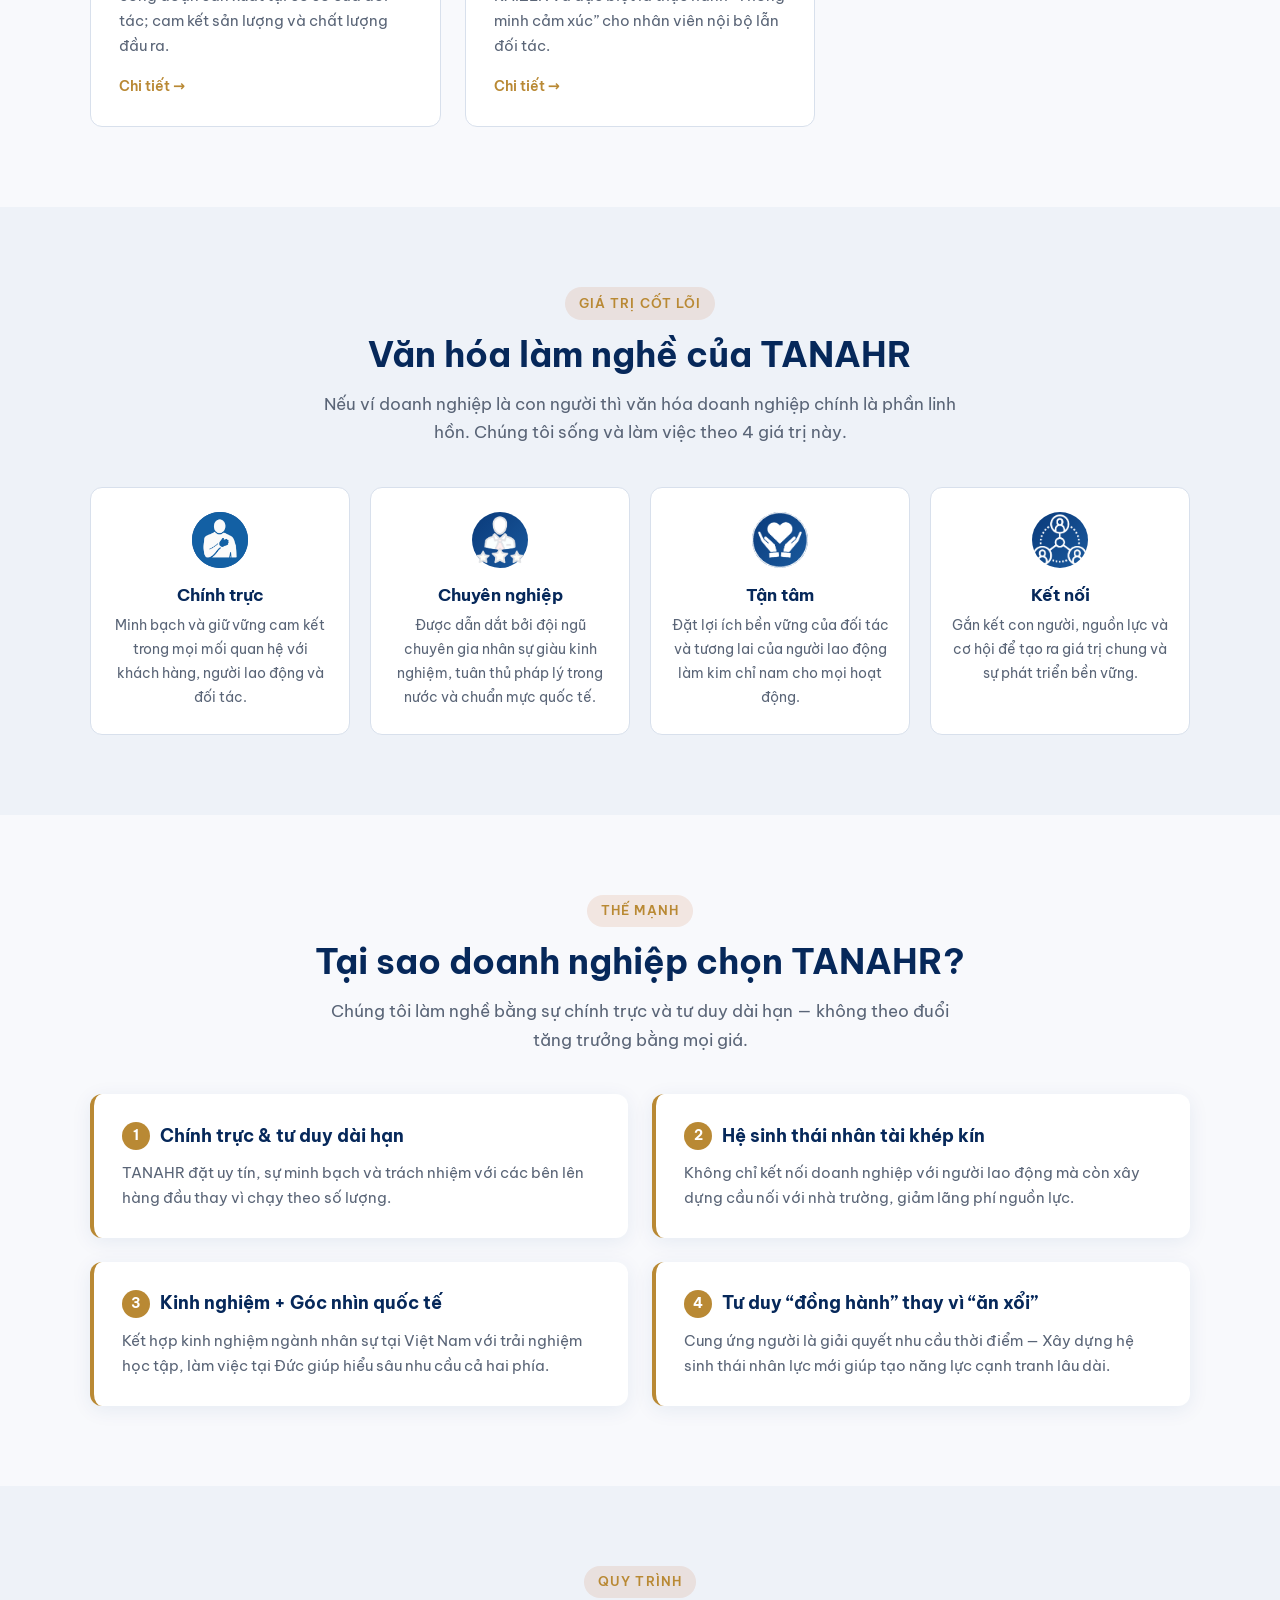
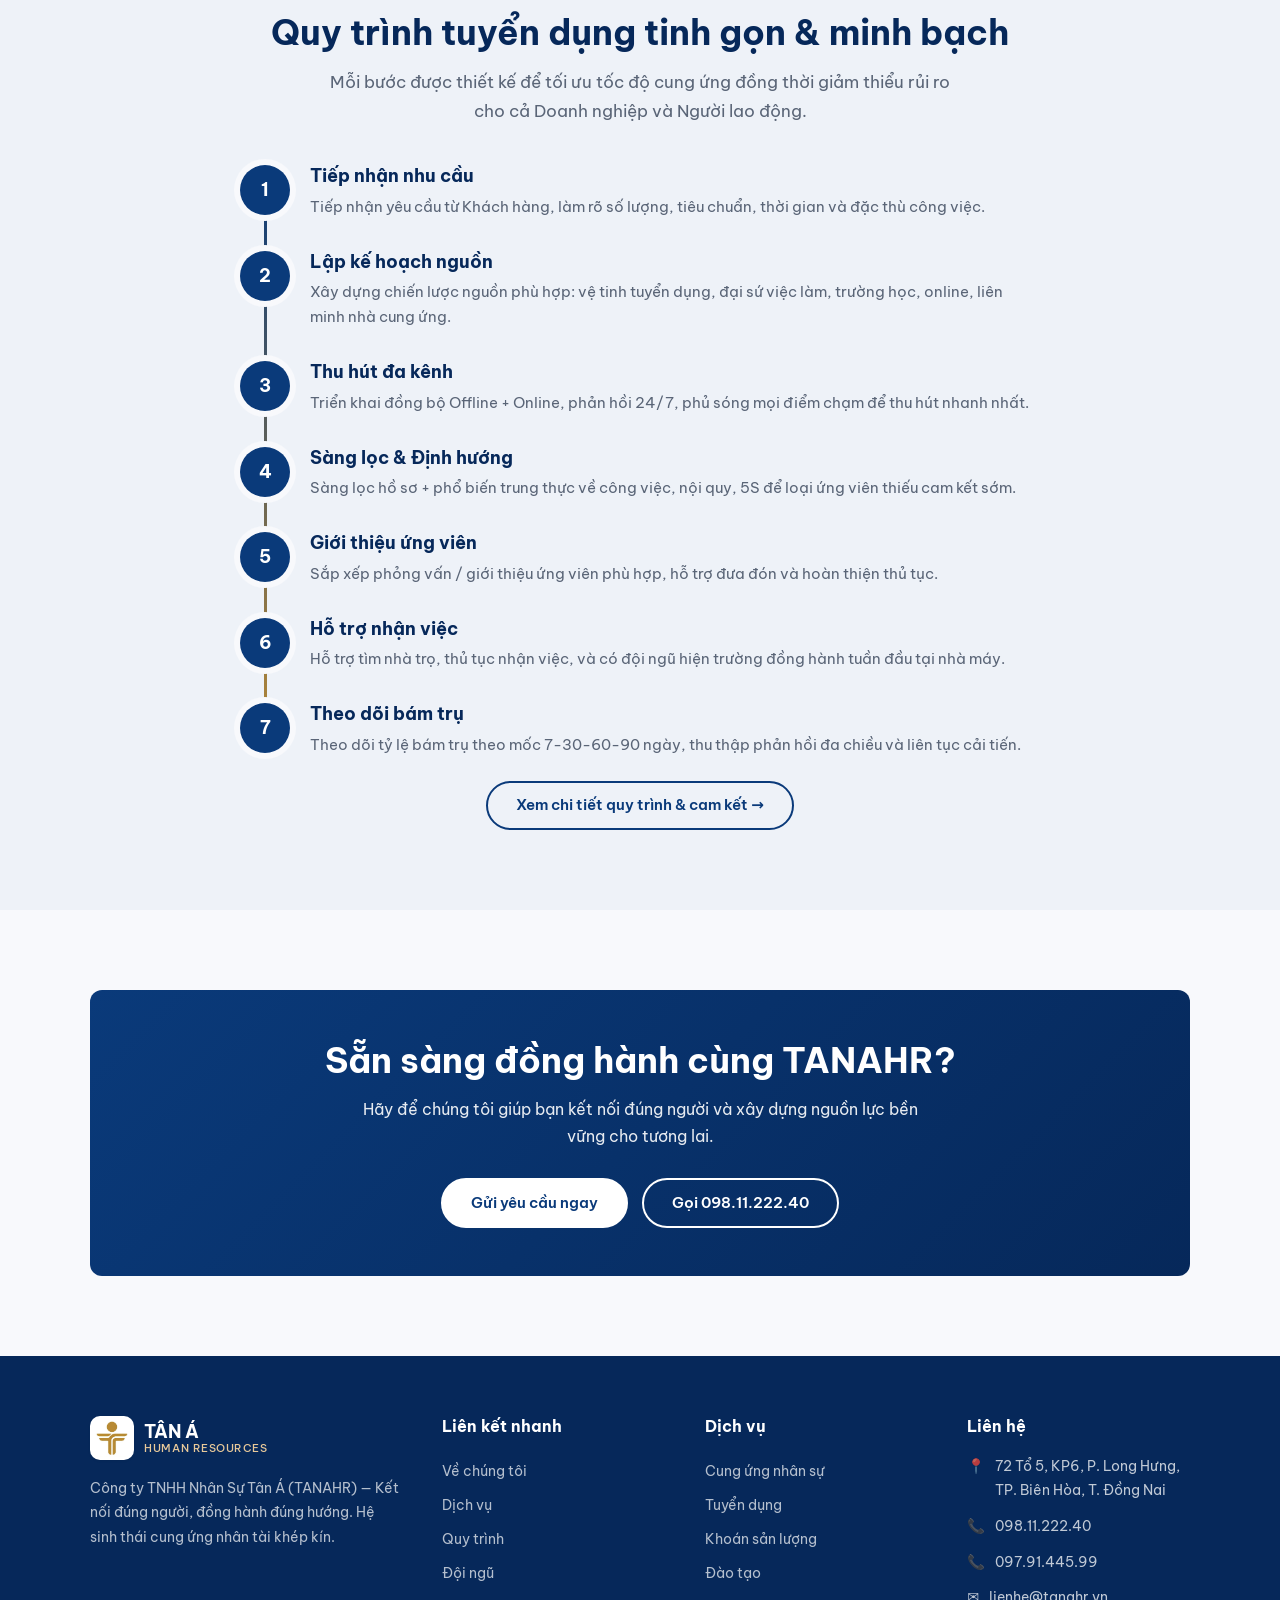
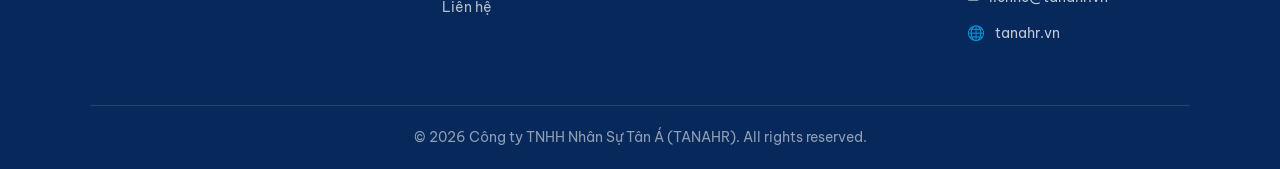
==== commit 67d2d77c: "Add files via upload 1. Footer Địa chỉ mới: 72 Tổ 5, KP6, P. Long Hưng, TP. Biên Hòa, T. Đồng Nai " ====
--- a/index.html
+++ b/index.html
@@ -184,22 +184,22 @@
         </div>
         <div class="values-grid">
           <div class="value-card reveal">
-            <div class="value-icon">C</div>
+            <div class="value-icon"><img src="assets/images/van-hoa/chinh-truc.png" alt="Chính trực"></div>
             <h3>Chính trực</h3>
             <p>Minh bạch và giữ vững cam kết trong mọi mối quan hệ với khách hàng, người lao động và đối tác.</p>
           </div>
           <div class="value-card reveal">
-            <div class="value-icon">N</div>
+            <div class="value-icon"><img src="assets/images/van-hoa/chuyen-nghiep.png" alt="Chuyên nghiệp"></div>
             <h3>Chuyên nghiệp</h3>
             <p>Được dẫn dắt bởi đội ngũ chuyên gia nhân sự giàu kinh nghiệm, tuân thủ pháp lý trong nước và chuẩn mực quốc tế.</p>
           </div>
           <div class="value-card reveal">
-            <div class="value-icon">T</div>
+            <div class="value-icon"><img src="assets/images/van-hoa/tan-tam.png" alt="Tận tâm"></div>
             <h3>Tận tâm</h3>
             <p>Đặt lợi ích bền vững của đối tác và tương lai của người lao động làm kim chỉ nam cho mọi hoạt động.</p>
           </div>
           <div class="value-card reveal">
-            <div class="value-icon">K</div>
+            <div class="value-icon"><img src="assets/images/van-hoa/ket-noi.png" alt="Kết nối"></div>
             <h3>Kết nối</h3>
             <p>Gắn kết con người, nguồn lực và cơ hội để tạo ra giá trị chung và sự phát triển bền vững.</p>
           </div>
@@ -357,10 +357,7 @@
   <!-- Floating Zalo Button -->
   <a href="https://zalo.me/0981122240" class="zalo-float" target="_blank" rel="noopener noreferrer" aria-label="Chat Zalo với TANAHR - 098.11.222.40">
     <span class="zalo-tooltip">Chat Zalo ngay</span>
-    <svg viewBox="0 0 50 50" xmlns="http://www.w3.org/2000/svg" aria-hidden="true">
-      <path fill="#fff" d="M25.1 7.2C15.4 7.2 7.5 14.4 7.5 23.3c0 4.6 2.3 8.7 5.9 11.5-.2 1.4-1.3 4.7-1.4 5.2-.1.8.3.9.8.5.8-.5 4.6-3 5.4-3.6 2 .5 4.2.8 6.4.8 9.7 0 17.6-7.2 17.6-16.1S34.8 7.2 25.1 7.2z"/>
-      <path fill="#0068FF" d="M18.2 19.5h13.6c.5 0 .9.4.9.9v.3c0 .3-.1.5-.3.7l-6.5 7.3c-.2.2-.3.3-.5.3h-.4c-.2 0-.4-.1-.5-.3l-6.5-7.3c-.2-.2-.3-.4-.3-.7v-.3c0-.5.4-.9.9-.9z"/>
-    </svg>
+    <img src="assets/images/zalo-icon.svg" alt="Zalo" width="36" height="36">
   </a>
 
 </body>
--- a/css/style.css
+++ b/css/style.css
@@ -709,7 +709,7 @@
 }
 
 .team-avatar {
-  height: 160px;
+  height: 220px;
   background: linear-gradient(135deg, var(--primary), var(--primary-light));
   display: flex;
   align-items: center;
@@ -717,6 +717,13 @@
   color: white;
   font-size: 3rem;
   font-weight: 700;
+  overflow: hidden;
+}
+
+.team-avatar img {
+  width: 100%;
+  height: 100%;
+  object-fit: cover;
 }
 
 .team-info {
@@ -1244,15 +1251,17 @@
   z-index: 9999;
   width: 56px;
   height: 56px;
-  background: #0068FF;
+  background: #fff;
   border-radius: 50%;
   display: flex;
   align-items: center;
   justify-content: center;
-  box-shadow: 0 4px 16px rgba(0, 104, 255, 0.45);
+  box-shadow: 0 4px 16px rgba(0, 104, 255, 0.4);
   transition: transform 0.25s ease, box-shadow 0.25s ease;
   text-decoration: none;
   overflow: hidden;
+  padding: 0;
+  border: 2px solid #0068FF;
 }
 
 .zalo-float:hover {
@@ -1260,9 +1269,12 @@
   box-shadow: 0 6px 24px rgba(0, 104, 255, 0.55);
 }
 
-.zalo-float svg {
-  width: 34px;
-  height: 34px;
+.zalo-float svg,
+.zalo-float img {
+  width: 100%;
+  height: 100%;
+  display: block;
+  object-fit: contain;
 }
 
 .zalo-float .zalo-tooltip {
